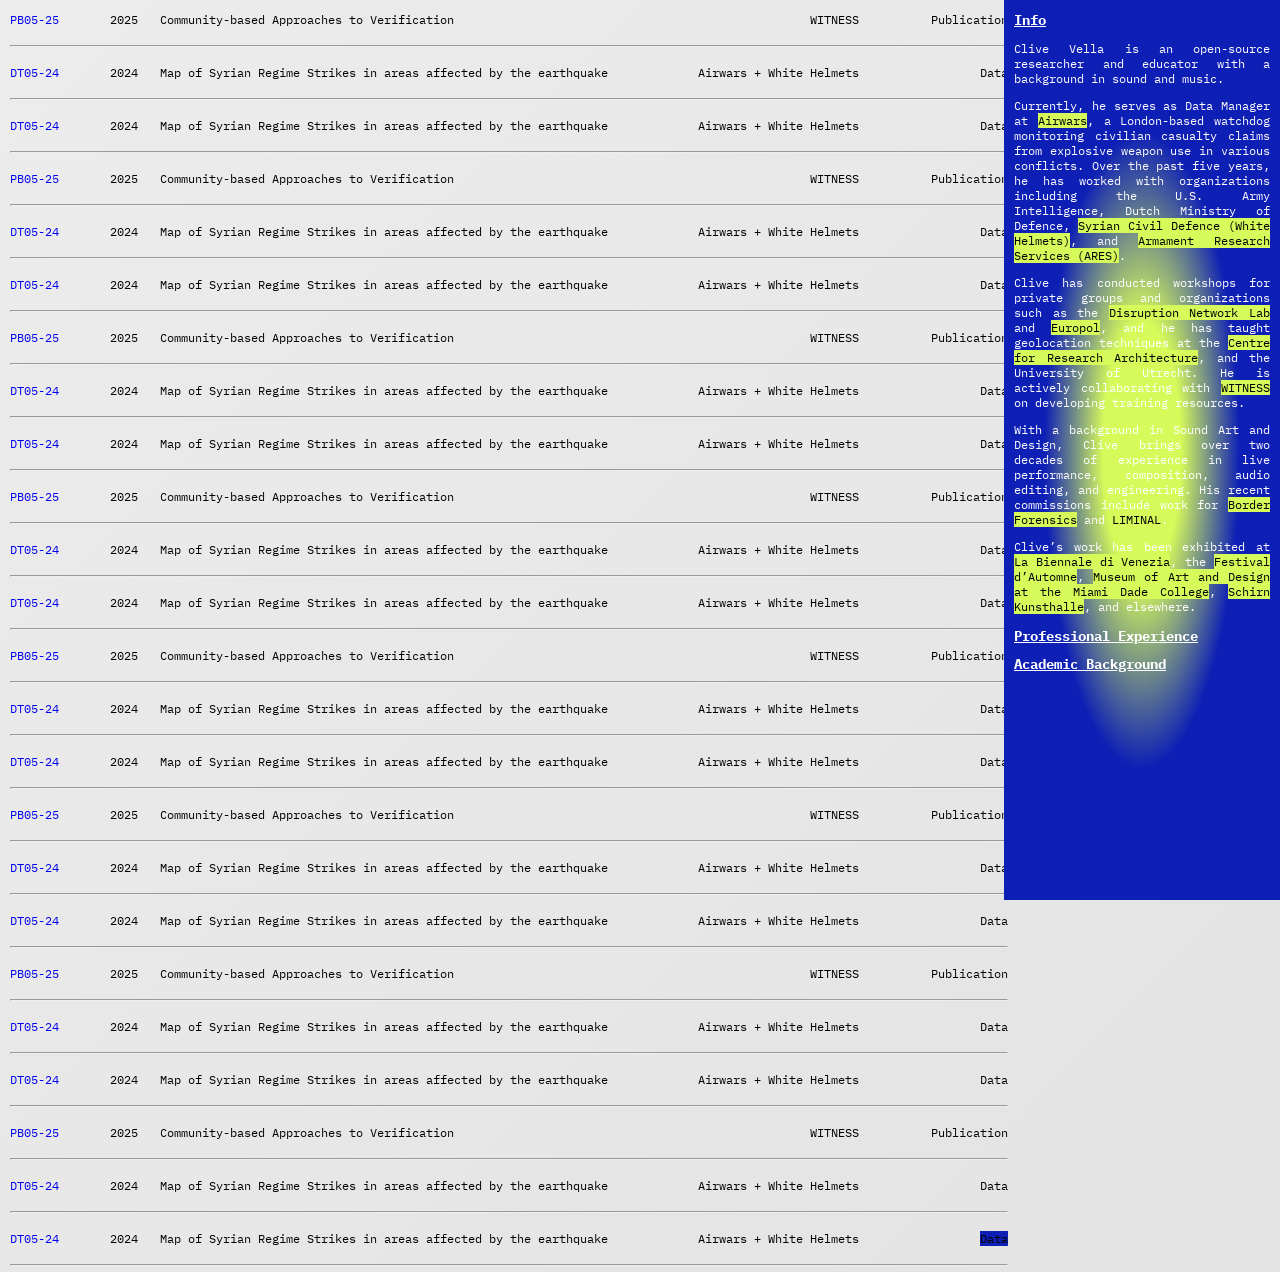
==== index.html @ 701f14ec "added fundamental sections and color palette, data is repeating since its just for the template, lay" ====
<!DOCTYPE html>
<html lang="en">

<head>
    <meta charset="UTF-8">
    <meta name="viewport" content="width=device-width, initial-scale=1.0">
    <link rel="preconnect" href="https://fonts.googleapis.com">
    <link rel="preconnect" href="https://fonts.gstatic.com" crossorigin>
    <link
        href="https://fonts.googleapis.com/css2?family=IBM+Plex+Mono:ital,wght@0,100;0,200;0,300;0,400;0,500;0,600;0,700;1,100;1,200;1,300;1,400;1,500;1,600;1,700&display=swap"
        rel="stylesheet">
    <link rel="stylesheet" href="styles.css">
    <title>clivevella.xyz</title>
</head>

<body>
    <div id="xp_table">
        <div id="xp_line">
            <div class="code">
                <a href="https://library.witness.org/product/community-based-approaches-to-verification/">
                    <p>PB05-25</p>
                </a>
            </div>
            <div class="year">
                <p>2025</p>
            </div>
            <div class="name">
                <p>Community-based Approaches to Verification</p>
            </div>
            <div class="org">
                <p>WITNESS</p>
            </div>
            <div class="category publication">
                <p>Publication</p>
            </div>
        </div>
        <hr>
        <div id="xp_line">
            <div class="code">
                <a href="https://airwars.org/news/new-airwars-and-white-helmets-project-launched/">
                    <p>DT05-24</p>
                </a>
            </div>
            <div class="year">
                <p>2024</p>
            </div>
            <div class="name">
                <p>Map of Syrian Regime Strikes in areas affected by the earthquake</p>
            </div>
            <div class="org">
                <p>Airwars + White Helmets</p>
            </div>
            <div class="category audio">
                <p>Data</p>
            </div>
        </div>
        <hr>
        <div id="xp_line">
            <div class="code">
                <a href="https://airwars.org/news/new-airwars-and-white-helmets-project-launched/">
                    <p>DT05-24</p>
                </a>
            </div>
            <div class="year">
                <p>2024</p>
            </div>
            <div class="name">
                <p>Map of Syrian Regime Strikes in areas affected by the earthquake</p>
            </div>
            <div class="org">
                <p>Airwars + White Helmets</p>
            </div>
            <div class="category audio">
                <p>Data</p>
            </div>
        </div>
        <hr>
        <div id="xp_line">
            <div class="code">
                <a href="https://library.witness.org/product/community-based-approaches-to-verification/">
                    <p>PB05-25</p>
                </a>
            </div>
            <div class="year">
                <p>2025</p>
            </div>
            <div class="name">
                <p>Community-based Approaches to Verification</p>
            </div>
            <div class="org">
                <p>WITNESS</p>
            </div>
            <div class="category publication">
                <p>Publication</p>
            </div>
        </div>
        <hr>
        <div id="xp_line">
            <div class="code">
                <a href="https://airwars.org/news/new-airwars-and-white-helmets-project-launched/">
                    <p>DT05-24</p>
                </a>
            </div>
            <div class="year">
                <p>2024</p>
            </div>
            <div class="name">
                <p>Map of Syrian Regime Strikes in areas affected by the earthquake</p>
            </div>
            <div class="org">
                <p>Airwars + White Helmets</p>
            </div>
            <div class="category audio">
                <p>Data</p>
            </div>
        </div>
        <hr>
        <div id="xp_line">
            <div class="code">
                <a href="https://airwars.org/news/new-airwars-and-white-helmets-project-launched/">
                    <p>DT05-24</p>
                </a>
            </div>
            <div class="year">
                <p>2024</p>
            </div>
            <div class="name">
                <p>Map of Syrian Regime Strikes in areas affected by the earthquake</p>
            </div>
            <div class="org">
                <p>Airwars + White Helmets</p>
            </div>
            <div class="category audio">
                <p>Data</p>
            </div>
        </div>
        <hr>
        <div id="xp_line">
            <div class="code">
                <a href="https://library.witness.org/product/community-based-approaches-to-verification/">
                    <p>PB05-25</p>
                </a>
            </div>
            <div class="year">
                <p>2025</p>
            </div>
            <div class="name">
                <p>Community-based Approaches to Verification</p>
            </div>
            <div class="org">
                <p>WITNESS</p>
            </div>
            <div class="category publication">
                <p>Publication</p>
            </div>
        </div>
        <hr>
        <div id="xp_line">
            <div class="code">
                <a href="https://airwars.org/news/new-airwars-and-white-helmets-project-launched/">
                    <p>DT05-24</p>
                </a>
            </div>
            <div class="year">
                <p>2024</p>
            </div>
            <div class="name">
                <p>Map of Syrian Regime Strikes in areas affected by the earthquake</p>
            </div>
            <div class="org">
                <p>Airwars + White Helmets</p>
            </div>
            <div class="category audio">
                <p>Data</p>
            </div>
        </div>
        <hr>
        <div id="xp_line">
            <div class="code">
                <a href="https://airwars.org/news/new-airwars-and-white-helmets-project-launched/">
                    <p>DT05-24</p>
                </a>
            </div>
            <div class="year">
                <p>2024</p>
            </div>
            <div class="name">
                <p>Map of Syrian Regime Strikes in areas affected by the earthquake</p>
            </div>
            <div class="org">
                <p>Airwars + White Helmets</p>
            </div>
            <div class="category audio">
                <p>Data</p>
            </div>
        </div>
        <hr>
        <div id="xp_line">
            <div class="code">
                <a href="https://library.witness.org/product/community-based-approaches-to-verification/">
                    <p>PB05-25</p>
                </a>
            </div>
            <div class="year">
                <p>2025</p>
            </div>
            <div class="name">
                <p>Community-based Approaches to Verification</p>
            </div>
            <div class="org">
                <p>WITNESS</p>
            </div>
            <div class="category publication">
                <p>Publication</p>
            </div>
        </div>
        <hr>
        <div id="xp_line">
            <div class="code">
                <a href="https://airwars.org/news/new-airwars-and-white-helmets-project-launched/">
                    <p>DT05-24</p>
                </a>
            </div>
            <div class="year">
                <p>2024</p>
            </div>
            <div class="name">
                <p>Map of Syrian Regime Strikes in areas affected by the earthquake</p>
            </div>
            <div class="org">
                <p>Airwars + White Helmets</p>
            </div>
            <div class="category audio">
                <p>Data</p>
            </div>
        </div>
        <hr>
        <div id="xp_line">
            <div class="code">
                <a href="https://airwars.org/news/new-airwars-and-white-helmets-project-launched/">
                    <p>DT05-24</p>
                </a>
            </div>
            <div class="year">
                <p>2024</p>
            </div>
            <div class="name">
                <p>Map of Syrian Regime Strikes in areas affected by the earthquake</p>
            </div>
            <div class="org">
                <p>Airwars + White Helmets</p>
            </div>
            <div class="category audio">
                <p>Data</p>
            </div>
        </div>
        <hr>
        <div id="xp_line">
            <div class="code">
                <a href="https://library.witness.org/product/community-based-approaches-to-verification/">
                    <p>PB05-25</p>
                </a>
            </div>
            <div class="year">
                <p>2025</p>
            </div>
            <div class="name">
                <p>Community-based Approaches to Verification</p>
            </div>
            <div class="org">
                <p>WITNESS</p>
            </div>
            <div class="category publication">
                <p>Publication</p>
            </div>
        </div>
        <hr>
        <div id="xp_line">
            <div class="code">
                <a href="https://airwars.org/news/new-airwars-and-white-helmets-project-launched/">
                    <p>DT05-24</p>
                </a>
            </div>
            <div class="year">
                <p>2024</p>
            </div>
            <div class="name">
                <p>Map of Syrian Regime Strikes in areas affected by the earthquake</p>
            </div>
            <div class="org">
                <p>Airwars + White Helmets</p>
            </div>
            <div class="category audio">
                <p>Data</p>
            </div>
        </div>
        <hr>
        <div id="xp_line">
            <div class="code">
                <a href="https://airwars.org/news/new-airwars-and-white-helmets-project-launched/">
                    <p>DT05-24</p>
                </a>
            </div>
            <div class="year">
                <p>2024</p>
            </div>
            <div class="name">
                <p>Map of Syrian Regime Strikes in areas affected by the earthquake</p>
            </div>
            <div class="org">
                <p>Airwars + White Helmets</p>
            </div>
            <div class="category audio">
                <p>Data</p>
            </div>
        </div>
        <hr>
        <div id="xp_line">
            <div class="code">
                <a href="https://library.witness.org/product/community-based-approaches-to-verification/">
                    <p>PB05-25</p>
                </a>
            </div>
            <div class="year">
                <p>2025</p>
            </div>
            <div class="name">
                <p>Community-based Approaches to Verification</p>
            </div>
            <div class="org">
                <p>WITNESS</p>
            </div>
            <div class="category publication">
                <p>Publication</p>
            </div>
        </div>
        <hr>
        <div id="xp_line">
            <div class="code">
                <a href="https://airwars.org/news/new-airwars-and-white-helmets-project-launched/">
                    <p>DT05-24</p>
                </a>
            </div>
            <div class="year">
                <p>2024</p>
            </div>
            <div class="name">
                <p>Map of Syrian Regime Strikes in areas affected by the earthquake</p>
            </div>
            <div class="org">
                <p>Airwars + White Helmets</p>
            </div>
            <div class="category audio">
                <p>Data</p>
            </div>
        </div>
        <hr>
        <div id="xp_line">
            <div class="code">
                <a href="https://airwars.org/news/new-airwars-and-white-helmets-project-launched/">
                    <p>DT05-24</p>
                </a>
            </div>
            <div class="year">
                <p>2024</p>
            </div>
            <div class="name">
                <p>Map of Syrian Regime Strikes in areas affected by the earthquake</p>
            </div>
            <div class="org">
                <p>Airwars + White Helmets</p>
            </div>
            <div class="category audio">
                <p>Data</p>
            </div>
        </div>
        <hr>
        <div id="xp_line">
            <div class="code">
                <a href="https://library.witness.org/product/community-based-approaches-to-verification/">
                    <p>PB05-25</p>
                </a>
            </div>
            <div class="year">
                <p>2025</p>
            </div>
            <div class="name">
                <p>Community-based Approaches to Verification</p>
            </div>
            <div class="org">
                <p>WITNESS</p>
            </div>
            <div class="category publication">
                <p>Publication</p>
            </div>
        </div>
        <hr>
        <div id="xp_line">
            <div class="code">
                <a href="https://airwars.org/news/new-airwars-and-white-helmets-project-launched/">
                    <p>DT05-24</p>
                </a>
            </div>
            <div class="year">
                <p>2024</p>
            </div>
            <div class="name">
                <p>Map of Syrian Regime Strikes in areas affected by the earthquake</p>
            </div>
            <div class="org">
                <p>Airwars + White Helmets</p>
            </div>
            <div class="category audio">
                <p>Data</p>
            </div>
        </div>
        <hr>
        <div id="xp_line">
            <div class="code">
                <a href="https://airwars.org/news/new-airwars-and-white-helmets-project-launched/">
                    <p>DT05-24</p>
                </a>
            </div>
            <div class="year">
                <p>2024</p>
            </div>
            <div class="name">
                <p>Map of Syrian Regime Strikes in areas affected by the earthquake</p>
            </div>
            <div class="org">
                <p>Airwars + White Helmets</p>
            </div>
            <div class="category audio">
                <p>Data</p>
            </div>
        </div>
        <hr>
        <div id="xp_line">
            <div class="code">
                <a href="https://library.witness.org/product/community-based-approaches-to-verification/">
                    <p>PB05-25</p>
                </a>
            </div>
            <div class="year">
                <p>2025</p>
            </div>
            <div class="name">
                <p>Community-based Approaches to Verification</p>
            </div>
            <div class="org">
                <p>WITNESS</p>
            </div>
            <div class="category publication">
                <p>Publication</p>
            </div>
        </div>
        <hr>
        <div id="xp_line">
            <div class="code">
                <a href="https://airwars.org/news/new-airwars-and-white-helmets-project-launched/">
                    <p>DT05-24</p>
                </a>
            </div>
            <div class="year">
                <p>2024</p>
            </div>
            <div class="name">
                <p>Map of Syrian Regime Strikes in areas affected by the earthquake</p>
            </div>
            <div class="org">
                <p>Airwars + White Helmets</p>
            </div>
            <div class="category audio">
                <p>Data</p>
            </div>
        </div>
        <hr>
        <div id="xp_line">
            <div class="code">
                <a href="https://airwars.org/news/new-airwars-and-white-helmets-project-launched/">
                    <p>DT05-24</p>
                </a>
            </div>
            <div class="year">
                <p>2024</p>
            </div>
            <div class="name">
                <p>Map of Syrian Regime Strikes in areas affected by the earthquake</p>
            </div>
            <div class="org">
                <p>Airwars + White Helmets</p>
            </div>
            <div class="category audio">
                <p><mark>Data</mark></p>
            </div>
        </div>
        <hr>
    </div>
    </div>
    <div id="info_table">
        <h1>Info</h1>
        <p>Clive Vella is an open-source researcher and educator with a background in sound and music.</p>

        <p>Currently, he serves as Data Manager at <a href="https://airwars.org" target="_blank"
                rel="noreferrer noopener">Airwars</a>, a London-based watchdog monitoring civilian casualty
            claims from explosive weapon use in various conflicts. Over the past five years, he has worked with
            organizations including the U.S. Army Intelligence, Dutch Ministry of Defence, <a
                href="https://whitehelmets.org" target="_blank" rel="noreferrer noopener">Syrian Civil Defence (White
                Helmets)</a>, and <a href="https://armamentresearch.com" target="_blank"
                rel="noreferrer noopener">Armament Research Services (ARES)</a>.</p>

        <p>Clive has conducted workshops for private groups and organizations such as the <a
                href="https://www.disruptionlab.org/" target="_blank" rel="noreferrer noopener">Disruption Network
                Lab</a> and
            <a href="https://www.europol.europa.eu/" target="_blank" rel="noreferrer noopener">Europol</a>,
            and he has taught geolocation techniques at the <a href="https://research-architecture.org/" target="_blank"
                rel="noreferrer noopener">Centre for Research Architecture</a>, and the University of
            Utrecht.
            He is actively collaborating with <a href="https://www.witness.org/" target="_blank"
                rel="noreferrer noopener">WITNESS</a> on developing training resources.
        </p>

        <p>With a background in Sound Art and Design, Clive brings over two decades of experience in live performance,
            composition, audio editing, and engineering. His recent commissions include work for <a
                href="https://www.borderforensics.org/" target="_blank" rel="noreferrer noopener">Border Forensics</a>
            and
            <a href="https://liminal-lab.org/" target="_blank" rel="noreferrer noopener">LIMINAL</a>.
        </p>

        <p>Clive’s work has been exhibited at <a
                href="https://www.labiennale.org/en/art/2024/nucleo-contemporaneo/disobedience-archive" target="_blank"
                rel="noreferrer noopener">La Biennale di Venezia</a>, the <a
                href="https://www.festival-automne.com/fr/edition-2024/liminal-forensic-oceanography-border-forensics-from-sea-to-sky"
                target="_blank" rel="noreferrer noopener">Festival d’Automne</a>, <a
                href="https://forensic-architecture.org/programme/exhibitions/forensic-architecture-true-to-scale"
                target="_blank" rel="noreferrer noopener">Museum of Art and Design
                at
                the Miami Dade College</a>, <a href="https://www.schirn.de/en/exhibitions/2020/we_never_sleep/"
                target="_blank" rel="noreferrer noopener">Schirn Kunsthalle</a>, and elsewhere. </p>

        <h1>Professional Experience</h1>
        <h1>Academic Background</h1>
    </div>
</body>

</html>
---- styles.css ----
body {
    font-family: "IBM Plex Mono";
    font-size: 0.75rem;

    background-image: linear-gradient(to bottom right, #ececec, #e3e3e3);

    padding: 0;
    margin: 0;

    min-height: 100vh;
    display: flex;
}

a {
    text-decoration: none;
}

a:visited {
    color: black;
}

h1 {
    color: white;
    text-decoration: underline;
    font-size: 0.9rem;

}

/* GROUPINGS */

#xp_table,
#info_table {
    padding-right: 10px;
    padding-left: 10px;
}

/* XP TABLE BROAD */

#xp_table {
    width: 78%;
}

#xp_table #xp_line {
    display: flex;
    justify-content: left;
}

/* CATEGORIES */

#xp_table #xp_line .code {
    width: 10%;
    /* background-color: wheat; */
}

#xp_table #xp_line .year {
    text-align: left;
    width: 5%;
    /* background-color: tomato; */
}

#xp_table #xp_line .name {
    text-align: left;
    width: 50%;
    /* background-color: blueviolet; */
}

#xp_table #xp_line .org {
    text-align: right;
    width: 20%;
    /* background-color: aquamarine; */
}

#xp_table #xp_line .category {
    width: 15%;
    text-align: end;
    /* background-color: brown; */
}

/* XP TABLE SUB CATEGORIES */

.audio mark {
    background-color: #0e1fb5;
}

/* INFO TABLE */

#info_table {
    position: fixed;
    right: 0;
    background-color: #0e1fb5;
    background-image: radial-gradient(#d6fa5a 20%, #0e1fb5, #0e1fb5 80%);
    /* background-image: radial-gradient(closest-corner at 20% 80%, #d6fa5a, #0e1fb5, #0e1fb5); */
    width: 20%;
    height: 100vh;

}

#info_table p {
    color: white;
    text-align: justify;
}

#info_table a {
    color: black;
    background-color: #d6fa5a;
}
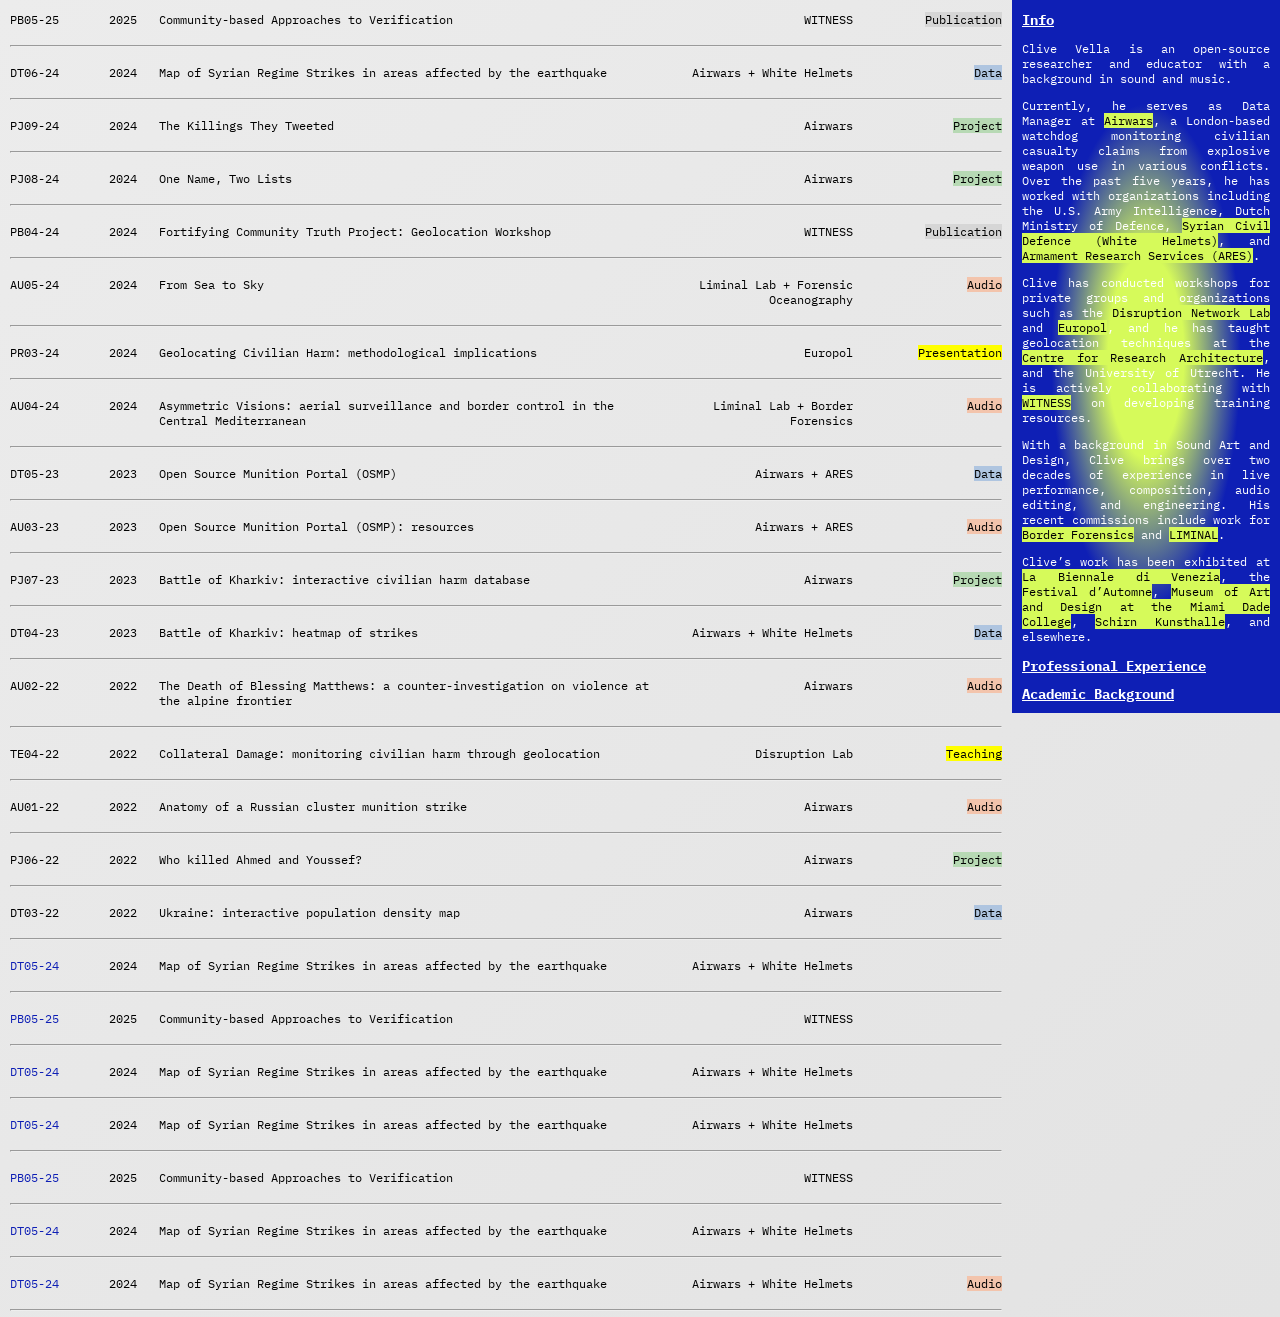
==== commit 2126fe80: "sat fun times adding in the main list of xp, removed the fixed side bar for now. using <mark> to hig" ====
--- a/index.html
+++ b/index.html
@@ -17,7 +17,378 @@
     <div id="xp_table">
         <div id="xp_line">
             <div class="code">
-                <a href="https://library.witness.org/product/community-based-approaches-to-verification/">
+                <a href="https://library.witness.org/product/community-based-approaches-to-verification/"
+                    target="_blank" rel="noreferrer noopener">
+                    <p><mark>PB05-25</mark></p>
+                </a>
+            </div>
+            <div class="year">
+                <p>2025</p>
+            </div>
+            <div class="name">
+                <p>Community-based Approaches to Verification</p>
+            </div>
+            <div class="org">
+                <p>WITNESS</p>
+            </div>
+            <div class="category publication">
+                <p><mark>Publication</mark></p>
+            </div>
+        </div>
+        <hr>
+        <div id="xp_line">
+            <div class="code">
+                <a href="https://airwars.org/news/new-airwars-and-white-helmets-project-launched/" target="_blank"
+                    rel="noreferrer noopener">
+                    <p><mark>DT06-24</mark></p>
+                </a>
+            </div>
+            <div class="year">
+                <p>2024</p>
+            </div>
+            <div class="name">
+                <p>Map of Syrian Regime Strikes in areas affected by the earthquake</p>
+            </div>
+            <div class="org">
+                <p>Airwars + White Helmets</p>
+            </div>
+            <div class="category data">
+                <p><mark>Data</mark></p>
+            </div>
+        </div>
+        <hr>
+        <div id="xp_line">
+            <div class="code">
+                <a href="https://www.youtube.com/watch?v=esvn44GEoAk" target="_blank" rel="noreferrer noopener">
+                    <p><mark>PJ09-24</mark></p>
+                </a>
+            </div>
+            <div class="year">
+                <p>2024</p>
+            </div>
+            <div class="name">
+                <p>The Killings They Tweeted</p>
+            </div>
+            <div class="org">
+                <p>Airwars</p>
+            </div>
+            <div class="category project">
+                <p><mark>Project</mark></p>
+            </div>
+        </div>
+        <hr>
+        <div id="xp_line">
+            <div class="code">
+                <a href="https://gaza-civilians.airwars.org/" target="_blank" rel="noreferrer noopener">
+                    <p><mark>PJ08-24</mark></p>
+                </a>
+            </div>
+            <div class="year">
+                <p>2024</p>
+            </div>
+            <div class="name">
+                <p>One Name, Two Lists</p>
+            </div>
+            <div class="org">
+                <p>Airwars</p>
+            </div>
+            <div class="category project">
+                <p><mark>Project</mark></p>
+            </div>
+        </div>
+        <hr>
+        <div id="xp_line">
+            <div class="code">
+                <!-- <a href="https://airwars.org/news/new-airwars-and-white-helmets-project-launched/"> -->
+                <p>PB04-24</p>
+                <!-- </a> -->
+            </div>
+            <div class="year">
+                <p>2024</p>
+            </div>
+            <div class="name">
+                <p>Fortifying Community Truth Project: Geolocation Workshop</p>
+            </div>
+            <div class="org">
+                <p>WITNESS</p>
+            </div>
+            <div class="category publication">
+                <p><mark>Publication</mark></p>
+            </div>
+        </div>
+        <hr>
+        <div id="xp_line">
+            <div class="code">
+                <a href="https://liminal-lab.org/work/from-sea-to-sky" target="_blank" rel="noreferrer noopener">
+                    <p><mark>AU05-24</mark></p>
+                </a>
+            </div>
+            <div class="year">
+                <p>2024</p>
+            </div>
+            <div class="name">
+                <p>From Sea to Sky</p>
+            </div>
+            <div class="org">
+                <p>Liminal Lab + Forensic Oceanography</p>
+            </div>
+            <div class="category audio">
+                <p><mark>Audio</mark></p>
+            </div>
+        </div>
+        <hr>
+        <div id="xp_line">
+            <div class="code">
+                <!-- <a href="https://library.witness.org/product/community-based-approaches-to-verification/"target="_blank" rel="noreferrer noopener" > -->
+                <p>PR03-24</p>
+                <!-- </a> -->
+            </div>
+            <div class="year">
+                <p>2024</p>
+            </div>
+            <div class="name">
+                <p>Geolocating Civilian Harm: methodological implications</p>
+            </div>
+            <div class="org">
+                <p>Europol</p>
+            </div>
+            <div class="category presentation">
+                <p><mark>Presentation</mark></p>
+            </div>
+        </div>
+        <hr>
+        <div id="xp_line">
+            <div class="code">
+                <a href="https://liminal-lab.org/work/asymmetric-visions" target="_blank" rel="noreferrer noopener">
+                    <p><mark>AU04-24</mark></p>
+                </a>
+            </div>
+            <div class="year">
+                <p>2024</p>
+            </div>
+            <div class="name">
+                <p>Asymmetric Visions: aerial surveillance and border control in the Central Mediterranean</p>
+            </div>
+            <div class="org">
+                <p>Liminal Lab + Border Forensics</p>
+            </div>
+            <div class="category audio">
+                <p><mark>Audio</mark></p>
+            </div>
+        </div>
+        <hr>
+        <div id="xp_line">
+            <div class="code">
+                <a href="https://osmp.airwars.org/" target="_blank" rel="noreferrer noopener">
+                    <p><mark>DT05-23</mark></p>
+                </a>
+            </div>
+            <div class="year">
+                <p>2023</p>
+            </div>
+            <div class="name">
+                <p>Open Source Munition Portal (OSMP)</p>
+            </div>
+            <div class="org">
+                <p>Airwars + ARES</p>
+            </div>
+            <div class="category data">
+                <p><mark>Data</mark></p>
+            </div>
+        </div>
+        <hr>
+        <div id="xp_line">
+            <div class="code">
+                <a href="https://osmp.airwars.org/resources/" target="_blank" rel="noreferrer noopener">
+                    <p><mark>AU03-23</mark></p>
+                </a>
+            </div>
+            <div class="year">
+                <p>2023</p>
+            </div>
+            <div class="name">
+                <p>Open Source Munition Portal (OSMP): resources</p>
+            </div>
+            <div class="org">
+                <p>Airwars + ARES</p>
+            </div>
+            <div class="category audio">
+                <p><mark>Audio</mark></p>
+            </div>
+        </div>
+        <hr>
+        <div id="xp_line">
+            <div class="code">
+                <a href="https://airwars.org/news/battle-of-kharkiv-interactive-civilian-harm-database-launched/"
+                    target="_blank" rel="noreferrer noopener">
+                    <p><mark>PJ07-23</mark></p>
+                </a>
+            </div>
+            <div class="year">
+                <p>2023</p>
+            </div>
+            <div class="name">
+                <p>Battle of Kharkiv: interactive civilian harm database</p>
+            </div>
+            <div class="org">
+                <p>Airwars</p>
+            </div>
+            <div class="category project">
+                <p><mark>Project</mark></p>
+            </div>
+        </div>
+        <hr>
+        <div id="xp_line">
+            <div class="code">
+                <a href="https://airwars.org/news/new-airwars-and-white-helmets-project-launched/" target="_blank"
+                    rel="noreferrer noopener">
+                    <p><mark>DT04-23</mark></p>
+                </a>
+            </div>
+            <div class="year">
+                <p>2023</p>
+            </div>
+            <div class="name">
+                <p>Battle of Kharkiv: heatmap of strikes</p>
+            </div>
+            <div class="org">
+                <p>Airwars + White Helmets</p>
+            </div>
+            <div class="category data">
+                <p><mark>Data</mark></p>
+            </div>
+        </div>
+        <hr>
+        <div id="xp_line">
+            <div class="code">
+                <a href="https://www.borderforensics.org/investigations/blessing/" target="_blank"
+                    rel="noreferrer noopener">
+                    <p><mark>AU02-22</mark></p>
+                </a>
+            </div>
+            <div class="year">
+                <p>2022</p>
+            </div>
+            <div class="name">
+                <p>The Death of Blessing Matthews: a counter-investigation on violence at the alpine frontier</p>
+            </div>
+            <div class="org">
+                <p>Airwars</p>
+            </div>
+            <div class="category audio">
+                <p><mark>Audio</mark></p>
+            </div>
+        </div>
+        <hr>
+        <div id="xp_line">
+            <div class="code">
+                <a href="https://www.disruptionlab.org/the-kill-cloud" target="_blank"
+                    rel="noreferrer noopener">
+                    <p><mark>TE04-22</mark></p>
+                </a>
+            </div>
+            <div class="year">
+                <p>2022</p>
+            </div>
+            <div class="name">
+                <p>Collateral Damage: monitoring civilian harm through geolocation</p>
+            </div>
+            <div class="org">
+                <p>Disruption Lab</p>
+            </div>
+            <div class="category teaching">
+                <p><mark>Teaching</mark></p>
+            </div>
+        </div>
+        <hr>
+        <div id="xp_line">
+            <div class="code">
+                <a href="https://airwars.org/investigations/anatomy-of-a-russian-cluster-munition-strike-explainer/" target="_blank"
+                    rel="noreferrer noopener">
+                    <p><mark>AU01-22</mark></p>
+                </a>
+            </div>
+            <div class="year">
+                <p>2022</p>
+            </div>
+            <div class="name">
+                <p>Anatomy of a Russian cluster munition strike</p>
+            </div>
+            <div class="org">
+                <p>Airwars</p>
+            </div>
+            <div class="category audio">
+                <p><mark>Audio</mark></p>
+            </div>
+        </div>
+        <hr>
+        <div id="xp_line">
+            <div class="code">
+                <a href="https://airwars.org/investigations/who-killed-ahmed-and-youssef/"
+                    target="_blank" rel="noreferrer noopener">
+                    <p><mark>PJ06-22</mark></p>
+                </a>
+            </div>
+            <div class="year">
+                <p>2022</p>
+            </div>
+            <div class="name">
+                <p>Who killed Ahmed and Youssef?</p>
+            </div>
+            <div class="org">
+                <p>Airwars</p>
+            </div>
+            <div class="category project">
+                <p><mark>Project</mark></p>
+            </div>
+        </div>
+        <hr>
+        <div id="xp_line">
+            <div class="code">
+                <a href="https://airwars.org/wp-content/themes/airwars-new/projects/ukraine-map/" target="_blank"
+                    rel="noreferrer noopener">
+                    <p><mark>DT03-22</mark></p>
+                </a>
+            </div>
+            <div class="year">
+                <p>2022</p>
+            </div>
+            <div class="name">
+                <p>Ukraine: interactive population density map</p>
+            </div>
+            <div class="org">
+                <p>Airwars</p>
+            </div>
+            <div class="category data">
+                <p><mark>Data</mark></p>
+            </div>
+        </div>
+        <hr>
+        <div id="xp_line">
+            <div class="code">
+                <a href="https://airwars.org/news/new-airwars-and-white-helmets-project-launched/" target="_blank"
+                    rel="noreferrer noopener">
+                    <p>DT05-24</p>
+                </a>
+            </div>
+            <div class="year">
+                <p>2024</p>
+            </div>
+            <div class="name">
+                <p>Map of Syrian Regime Strikes in areas affected by the earthquake</p>
+            </div>
+            <div class="org">
+                <p>Airwars + White Helmets</p>
+            </div>
+            <div class="category audio">
+                <p><mark></mark></p>
+            </div>
+        </div>
+        <hr>
+        <div id="xp_line">
+            <div class="code">
+                <a href="https://library.witness.org/product/community-based-approaches-to-verification/"
+                    target="_blank" rel="noreferrer noopener">
                     <p>PB05-25</p>
                 </a>
             </div>
@@ -31,13 +402,14 @@
                 <p>WITNESS</p>
             </div>
             <div class="category publication">
-                <p>Publication</p>
-            </div>
-        </div>
-        <hr>
-        <div id="xp_line">
-            <div class="code">
-                <a href="https://airwars.org/news/new-airwars-and-white-helmets-project-launched/">
+                <p><mark></mark></p>
+            </div>
+        </div>
+        <hr>
+        <div id="xp_line">
+            <div class="code">
+                <a href="https://airwars.org/news/new-airwars-and-white-helmets-project-launched/" target="_blank"
+                    rel="noreferrer noopener">
                     <p>DT05-24</p>
                 </a>
             </div>
@@ -51,13 +423,14 @@
                 <p>Airwars + White Helmets</p>
             </div>
             <div class="category audio">
-                <p>Data</p>
-            </div>
-        </div>
-        <hr>
-        <div id="xp_line">
-            <div class="code">
-                <a href="https://airwars.org/news/new-airwars-and-white-helmets-project-launched/">
+                <p><mark></mark></p>
+            </div>
+        </div>
+        <hr>
+        <div id="xp_line">
+            <div class="code">
+                <a href="https://airwars.org/news/new-airwars-and-white-helmets-project-launched/" target="_blank"
+                    rel="noreferrer noopener">
                     <p>DT05-24</p>
                 </a>
             </div>
@@ -71,13 +444,14 @@
                 <p>Airwars + White Helmets</p>
             </div>
             <div class="category audio">
-                <p>Data</p>
-            </div>
-        </div>
-        <hr>
-        <div id="xp_line">
-            <div class="code">
-                <a href="https://library.witness.org/product/community-based-approaches-to-verification/">
+                <p><mark></mark></p>
+            </div>
+        </div>
+        <hr>
+        <div id="xp_line">
+            <div class="code">
+                <a href="https://library.witness.org/product/community-based-approaches-to-verification/"
+                    target="_blank" rel="noreferrer noopener">
                     <p>PB05-25</p>
                 </a>
             </div>
@@ -91,13 +465,14 @@
                 <p>WITNESS</p>
             </div>
             <div class="category publication">
-                <p>Publication</p>
-            </div>
-        </div>
-        <hr>
-        <div id="xp_line">
-            <div class="code">
-                <a href="https://airwars.org/news/new-airwars-and-white-helmets-project-launched/">
+                <p><mark></mark></p>
+            </div>
+        </div>
+        <hr>
+        <div id="xp_line">
+            <div class="code">
+                <a href="https://airwars.org/news/new-airwars-and-white-helmets-project-launched/" target="_blank"
+                    rel="noreferrer noopener">
                     <p>DT05-24</p>
                 </a>
             </div>
@@ -111,13 +486,14 @@
                 <p>Airwars + White Helmets</p>
             </div>
             <div class="category audio">
-                <p>Data</p>
-            </div>
-        </div>
-        <hr>
-        <div id="xp_line">
-            <div class="code">
-                <a href="https://airwars.org/news/new-airwars-and-white-helmets-project-launched/">
+                <p><mark></mark></p>
+            </div>
+        </div>
+        <hr>
+        <div id="xp_line">
+            <div class="code">
+                <a href="https://airwars.org/news/new-airwars-and-white-helmets-project-launched/" target="_blank"
+                    rel="noreferrer noopener">
                     <p>DT05-24</p>
                 </a>
             </div>
@@ -131,371 +507,10 @@
                 <p>Airwars + White Helmets</p>
             </div>
             <div class="category audio">
-                <p>Data</p>
-            </div>
-        </div>
-        <hr>
-        <div id="xp_line">
-            <div class="code">
-                <a href="https://library.witness.org/product/community-based-approaches-to-verification/">
-                    <p>PB05-25</p>
-                </a>
-            </div>
-            <div class="year">
-                <p>2025</p>
-            </div>
-            <div class="name">
-                <p>Community-based Approaches to Verification</p>
-            </div>
-            <div class="org">
-                <p>WITNESS</p>
-            </div>
-            <div class="category publication">
-                <p>Publication</p>
-            </div>
-        </div>
-        <hr>
-        <div id="xp_line">
-            <div class="code">
-                <a href="https://airwars.org/news/new-airwars-and-white-helmets-project-launched/">
-                    <p>DT05-24</p>
-                </a>
-            </div>
-            <div class="year">
-                <p>2024</p>
-            </div>
-            <div class="name">
-                <p>Map of Syrian Regime Strikes in areas affected by the earthquake</p>
-            </div>
-            <div class="org">
-                <p>Airwars + White Helmets</p>
-            </div>
-            <div class="category audio">
-                <p>Data</p>
-            </div>
-        </div>
-        <hr>
-        <div id="xp_line">
-            <div class="code">
-                <a href="https://airwars.org/news/new-airwars-and-white-helmets-project-launched/">
-                    <p>DT05-24</p>
-                </a>
-            </div>
-            <div class="year">
-                <p>2024</p>
-            </div>
-            <div class="name">
-                <p>Map of Syrian Regime Strikes in areas affected by the earthquake</p>
-            </div>
-            <div class="org">
-                <p>Airwars + White Helmets</p>
-            </div>
-            <div class="category audio">
-                <p>Data</p>
-            </div>
-        </div>
-        <hr>
-        <div id="xp_line">
-            <div class="code">
-                <a href="https://library.witness.org/product/community-based-approaches-to-verification/">
-                    <p>PB05-25</p>
-                </a>
-            </div>
-            <div class="year">
-                <p>2025</p>
-            </div>
-            <div class="name">
-                <p>Community-based Approaches to Verification</p>
-            </div>
-            <div class="org">
-                <p>WITNESS</p>
-            </div>
-            <div class="category publication">
-                <p>Publication</p>
-            </div>
-        </div>
-        <hr>
-        <div id="xp_line">
-            <div class="code">
-                <a href="https://airwars.org/news/new-airwars-and-white-helmets-project-launched/">
-                    <p>DT05-24</p>
-                </a>
-            </div>
-            <div class="year">
-                <p>2024</p>
-            </div>
-            <div class="name">
-                <p>Map of Syrian Regime Strikes in areas affected by the earthquake</p>
-            </div>
-            <div class="org">
-                <p>Airwars + White Helmets</p>
-            </div>
-            <div class="category audio">
-                <p>Data</p>
-            </div>
-        </div>
-        <hr>
-        <div id="xp_line">
-            <div class="code">
-                <a href="https://airwars.org/news/new-airwars-and-white-helmets-project-launched/">
-                    <p>DT05-24</p>
-                </a>
-            </div>
-            <div class="year">
-                <p>2024</p>
-            </div>
-            <div class="name">
-                <p>Map of Syrian Regime Strikes in areas affected by the earthquake</p>
-            </div>
-            <div class="org">
-                <p>Airwars + White Helmets</p>
-            </div>
-            <div class="category audio">
-                <p>Data</p>
-            </div>
-        </div>
-        <hr>
-        <div id="xp_line">
-            <div class="code">
-                <a href="https://library.witness.org/product/community-based-approaches-to-verification/">
-                    <p>PB05-25</p>
-                </a>
-            </div>
-            <div class="year">
-                <p>2025</p>
-            </div>
-            <div class="name">
-                <p>Community-based Approaches to Verification</p>
-            </div>
-            <div class="org">
-                <p>WITNESS</p>
-            </div>
-            <div class="category publication">
-                <p>Publication</p>
-            </div>
-        </div>
-        <hr>
-        <div id="xp_line">
-            <div class="code">
-                <a href="https://airwars.org/news/new-airwars-and-white-helmets-project-launched/">
-                    <p>DT05-24</p>
-                </a>
-            </div>
-            <div class="year">
-                <p>2024</p>
-            </div>
-            <div class="name">
-                <p>Map of Syrian Regime Strikes in areas affected by the earthquake</p>
-            </div>
-            <div class="org">
-                <p>Airwars + White Helmets</p>
-            </div>
-            <div class="category audio">
-                <p>Data</p>
-            </div>
-        </div>
-        <hr>
-        <div id="xp_line">
-            <div class="code">
-                <a href="https://airwars.org/news/new-airwars-and-white-helmets-project-launched/">
-                    <p>DT05-24</p>
-                </a>
-            </div>
-            <div class="year">
-                <p>2024</p>
-            </div>
-            <div class="name">
-                <p>Map of Syrian Regime Strikes in areas affected by the earthquake</p>
-            </div>
-            <div class="org">
-                <p>Airwars + White Helmets</p>
-            </div>
-            <div class="category audio">
-                <p>Data</p>
-            </div>
-        </div>
-        <hr>
-        <div id="xp_line">
-            <div class="code">
-                <a href="https://library.witness.org/product/community-based-approaches-to-verification/">
-                    <p>PB05-25</p>
-                </a>
-            </div>
-            <div class="year">
-                <p>2025</p>
-            </div>
-            <div class="name">
-                <p>Community-based Approaches to Verification</p>
-            </div>
-            <div class="org">
-                <p>WITNESS</p>
-            </div>
-            <div class="category publication">
-                <p>Publication</p>
-            </div>
-        </div>
-        <hr>
-        <div id="xp_line">
-            <div class="code">
-                <a href="https://airwars.org/news/new-airwars-and-white-helmets-project-launched/">
-                    <p>DT05-24</p>
-                </a>
-            </div>
-            <div class="year">
-                <p>2024</p>
-            </div>
-            <div class="name">
-                <p>Map of Syrian Regime Strikes in areas affected by the earthquake</p>
-            </div>
-            <div class="org">
-                <p>Airwars + White Helmets</p>
-            </div>
-            <div class="category audio">
-                <p>Data</p>
-            </div>
-        </div>
-        <hr>
-        <div id="xp_line">
-            <div class="code">
-                <a href="https://airwars.org/news/new-airwars-and-white-helmets-project-launched/">
-                    <p>DT05-24</p>
-                </a>
-            </div>
-            <div class="year">
-                <p>2024</p>
-            </div>
-            <div class="name">
-                <p>Map of Syrian Regime Strikes in areas affected by the earthquake</p>
-            </div>
-            <div class="org">
-                <p>Airwars + White Helmets</p>
-            </div>
-            <div class="category audio">
-                <p>Data</p>
-            </div>
-        </div>
-        <hr>
-        <div id="xp_line">
-            <div class="code">
-                <a href="https://library.witness.org/product/community-based-approaches-to-verification/">
-                    <p>PB05-25</p>
-                </a>
-            </div>
-            <div class="year">
-                <p>2025</p>
-            </div>
-            <div class="name">
-                <p>Community-based Approaches to Verification</p>
-            </div>
-            <div class="org">
-                <p>WITNESS</p>
-            </div>
-            <div class="category publication">
-                <p>Publication</p>
-            </div>
-        </div>
-        <hr>
-        <div id="xp_line">
-            <div class="code">
-                <a href="https://airwars.org/news/new-airwars-and-white-helmets-project-launched/">
-                    <p>DT05-24</p>
-                </a>
-            </div>
-            <div class="year">
-                <p>2024</p>
-            </div>
-            <div class="name">
-                <p>Map of Syrian Regime Strikes in areas affected by the earthquake</p>
-            </div>
-            <div class="org">
-                <p>Airwars + White Helmets</p>
-            </div>
-            <div class="category audio">
-                <p>Data</p>
-            </div>
-        </div>
-        <hr>
-        <div id="xp_line">
-            <div class="code">
-                <a href="https://airwars.org/news/new-airwars-and-white-helmets-project-launched/">
-                    <p>DT05-24</p>
-                </a>
-            </div>
-            <div class="year">
-                <p>2024</p>
-            </div>
-            <div class="name">
-                <p>Map of Syrian Regime Strikes in areas affected by the earthquake</p>
-            </div>
-            <div class="org">
-                <p>Airwars + White Helmets</p>
-            </div>
-            <div class="category audio">
-                <p>Data</p>
-            </div>
-        </div>
-        <hr>
-        <div id="xp_line">
-            <div class="code">
-                <a href="https://library.witness.org/product/community-based-approaches-to-verification/">
-                    <p>PB05-25</p>
-                </a>
-            </div>
-            <div class="year">
-                <p>2025</p>
-            </div>
-            <div class="name">
-                <p>Community-based Approaches to Verification</p>
-            </div>
-            <div class="org">
-                <p>WITNESS</p>
-            </div>
-            <div class="category publication">
-                <p>Publication</p>
-            </div>
-        </div>
-        <hr>
-        <div id="xp_line">
-            <div class="code">
-                <a href="https://airwars.org/news/new-airwars-and-white-helmets-project-launched/">
-                    <p>DT05-24</p>
-                </a>
-            </div>
-            <div class="year">
-                <p>2024</p>
-            </div>
-            <div class="name">
-                <p>Map of Syrian Regime Strikes in areas affected by the earthquake</p>
-            </div>
-            <div class="org">
-                <p>Airwars + White Helmets</p>
-            </div>
-            <div class="category audio">
-                <p>Data</p>
-            </div>
-        </div>
-        <hr>
-        <div id="xp_line">
-            <div class="code">
-                <a href="https://airwars.org/news/new-airwars-and-white-helmets-project-launched/">
-                    <p>DT05-24</p>
-                </a>
-            </div>
-            <div class="year">
-                <p>2024</p>
-            </div>
-            <div class="name">
-                <p>Map of Syrian Regime Strikes in areas affected by the earthquake</p>
-            </div>
-            <div class="org">
-                <p>Airwars + White Helmets</p>
-            </div>
-            <div class="category audio">
-                <p><mark>Data</mark></p>
-            </div>
-        </div>
-        <hr>
-    </div>
+                <p><mark>Audio</mark></p>
+            </div>
+        </div>
+        <hr>
     </div>
     <div id="info_table">
         <h1>Info</h1>
--- a/styles.css
+++ b/styles.css
@@ -1,3 +1,5 @@
+
+
 body {
     font-family: "IBM Plex Mono";
     font-size: 0.75rem;
@@ -13,11 +15,22 @@
 
 a {
     text-decoration: none;
+    color: #0e1fb5;
 }
 
 a:visited {
     color: black;
+    /* background-color: #d6fa5a50; */
+ } 
+
+.code mark {
+    background-color: transparent;
 }
+
+.code mark:hover {
+    background-color: #d6fa5a;
+}
+
 
 h1 {
     color: white;
@@ -37,13 +50,14 @@
 /* XP TABLE BROAD */
 
 #xp_table {
-    width: 78%;
+    width: 80%;
 }
 
 #xp_table #xp_line {
     display: flex;
     justify-content: left;
 }
+
 
 /* CATEGORIES */
 
@@ -79,19 +93,31 @@
 /* XP TABLE SUB CATEGORIES */
 
 .audio mark {
-    background-color: #0e1fb5;
+    background-color: #f3c4ac;
+}
+
+.data mark {
+    background-color: #afc5e0;
+}
+
+.publication mark {
+    background-color: #d6d6d6;
+}
+
+.project mark {
+    background-color: #b7d9b4;
 }
 
 /* INFO TABLE */
 
 #info_table {
-    position: fixed;
-    right: 0;
+    /* position: fixed;
+    right: 0; */
     background-color: #0e1fb5;
     background-image: radial-gradient(#d6fa5a 20%, #0e1fb5, #0e1fb5 80%);
     /* background-image: radial-gradient(closest-corner at 20% 80%, #d6fa5a, #0e1fb5, #0e1fb5); */
     width: 20%;
-    height: 100vh;
+    height: 100%;
 
 }
 
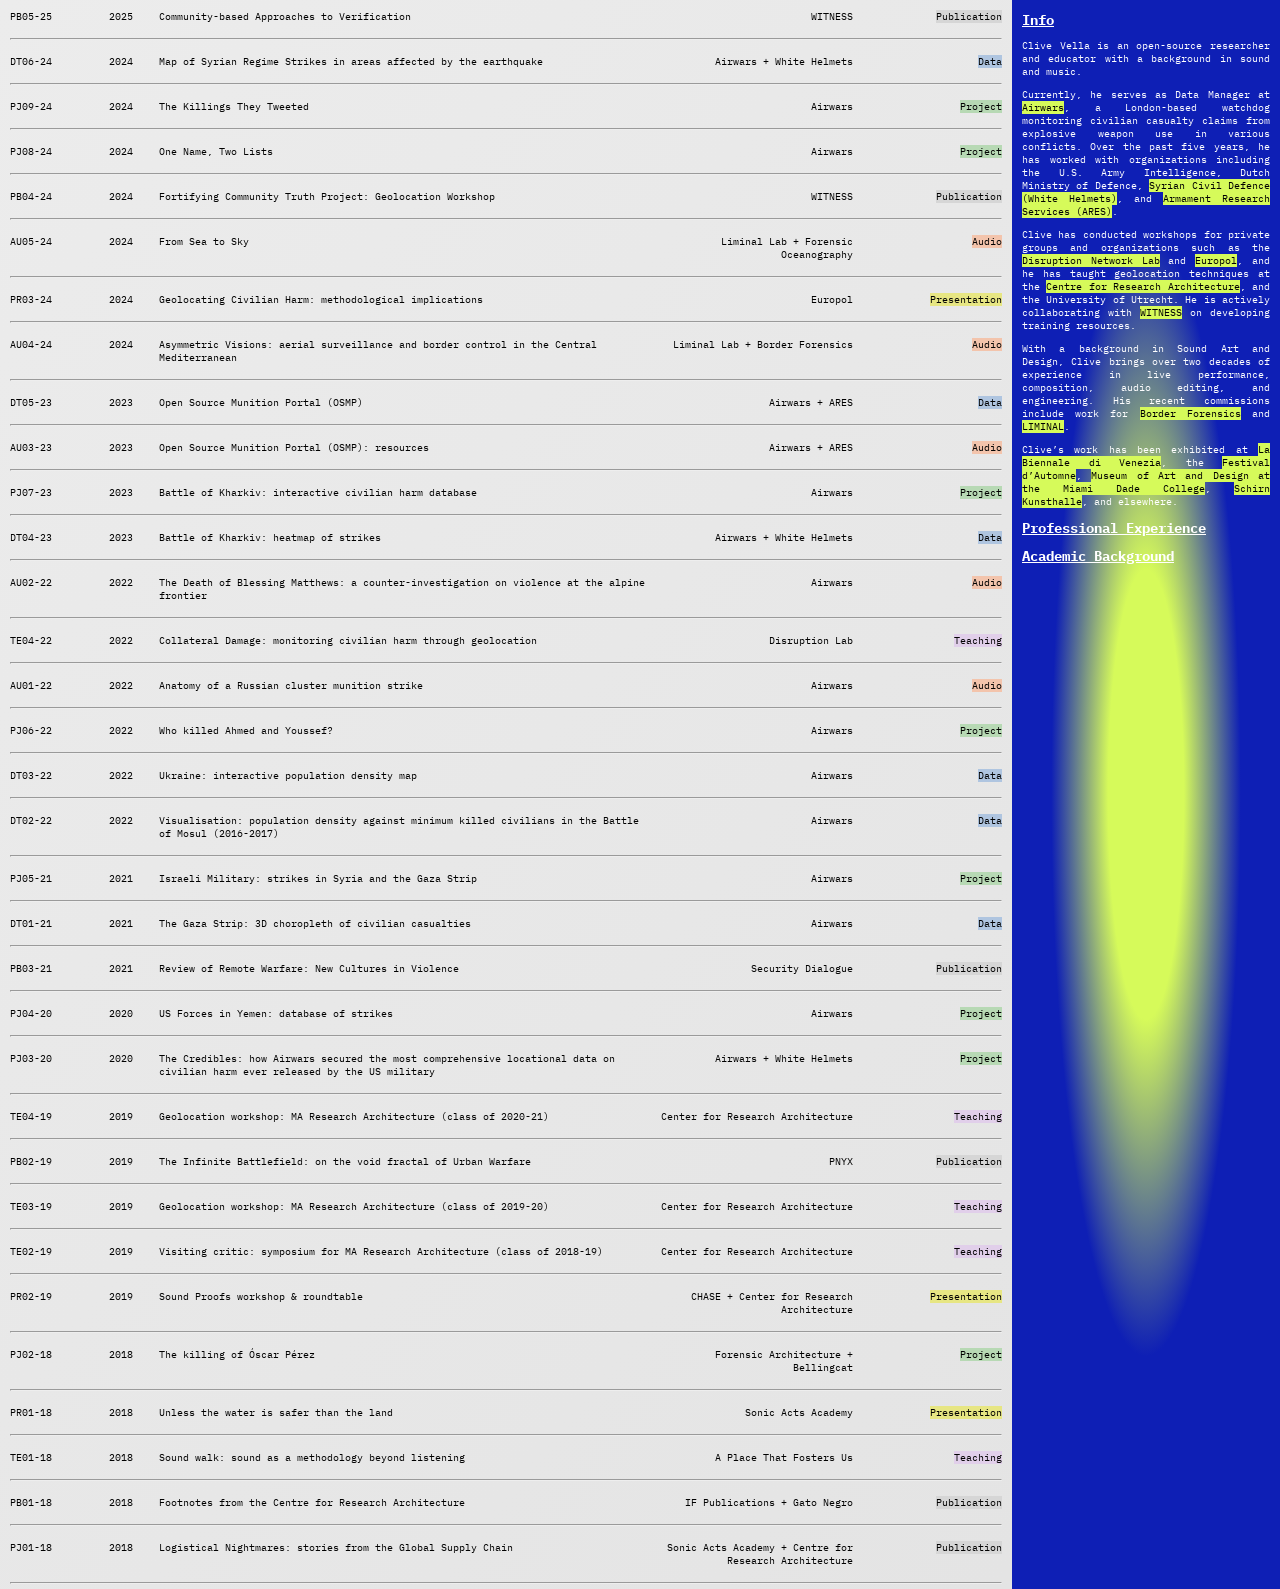
==== commit 6756262c: "updated the main bulk of XP content, added color coding for xp category" ====
--- a/index.html
+++ b/index.html
@@ -282,8 +282,7 @@
         <hr>
         <div id="xp_line">
             <div class="code">
-                <a href="https://www.disruptionlab.org/the-kill-cloud" target="_blank"
-                    rel="noreferrer noopener">
+                <a href="https://www.disruptionlab.org/the-kill-cloud" target="_blank" rel="noreferrer noopener">
                     <p><mark>TE04-22</mark></p>
                 </a>
             </div>
@@ -303,8 +302,8 @@
         <hr>
         <div id="xp_line">
             <div class="code">
-                <a href="https://airwars.org/investigations/anatomy-of-a-russian-cluster-munition-strike-explainer/" target="_blank"
-                    rel="noreferrer noopener">
+                <a href="https://airwars.org/investigations/anatomy-of-a-russian-cluster-munition-strike-explainer/"
+                    target="_blank" rel="noreferrer noopener">
                     <p><mark>AU01-22</mark></p>
                 </a>
             </div>
@@ -324,8 +323,8 @@
         <hr>
         <div id="xp_line">
             <div class="code">
-                <a href="https://airwars.org/investigations/who-killed-ahmed-and-youssef/"
-                    target="_blank" rel="noreferrer noopener">
+                <a href="https://airwars.org/investigations/who-killed-ahmed-and-youssef/" target="_blank"
+                    rel="noreferrer noopener">
                     <p><mark>PJ06-22</mark></p>
                 </a>
             </div>
@@ -366,148 +365,327 @@
         <hr>
         <div id="xp_line">
             <div class="code">
-                <a href="https://airwars.org/news/new-airwars-and-white-helmets-project-launched/" target="_blank"
+                <a href="https://airwars.org/mapping-urban-warfare/" target="_blank" rel="noreferrer noopener">
+                    <p><mark>DT02-22</mark></p>
+                </a>
+            </div>
+            <div class="year">
+                <p>2022</p>
+            </div>
+            <div class="name">
+                <p>Visualisation: population density against minimum killed civilians in the Battle of Mosul (2016-2017)
+                </p>
+            </div>
+            <div class="org">
+                <p>Airwars</p>
+            </div>
+            <div class="category data">
+                <p><mark>Data</mark></p>
+            </div>
+        </div>
+        <hr>
+        <div id="xp_line">
+            <div class="code">
+                <a href="https://airwars.org/conflict/israeli-military-in-syria-the-gaza-strip/" target="_blank"
                     rel="noreferrer noopener">
-                    <p>DT05-24</p>
-                </a>
-            </div>
-            <div class="year">
-                <p>2024</p>
-            </div>
-            <div class="name">
-                <p>Map of Syrian Regime Strikes in areas affected by the earthquake</p>
+                    <p><mark>PJ05-21</mark></p>
+                </a>
+            </div>
+            <div class="year">
+                <p>2021</p>
+            </div>
+            <div class="name">
+                <p>Israeli Military: strikes in Syria and the Gaza Strip</p>
+            </div>
+            <div class="org">
+                <p>Airwars</p>
+            </div>
+            <div class="category project">
+                <p><mark>Project</mark></p>
+            </div>
+        </div>
+        <hr>
+        <div id="xp_line">
+            <div class="code">
+                <a href="https://airwars.org/research/civilian-casualties-in-gaza-may-10th-20th-2021/" target="_blank"
+                    rel="noreferrer noopener">
+                    <p><mark>DT01-21</mark></p>
+                </a>
+            </div>
+            <div class="year">
+                <p>2021</p>
+            </div>
+            <div class="name">
+                <p>The Gaza Strip: 3D choropleth of civilian casualties</p>
+            </div>
+            <div class="org">
+                <p>Airwars</p>
+            </div>
+            <div class="category data">
+                <p><mark>Data</mark></p>
+            </div>
+        </div>
+        <hr>
+        <div id="xp_line">
+            <div class="code">
+                <a href="https://blogs.prio.org/SecurityDialogue/2021/02/book-review-remote-warfare-new-cultures-of-violence-for-security-dialogue-journal/"
+                    target="_blank" rel="noreferrer noopener">
+                    <p><mark>PB03-21</mark></p>
+                </a>
+            </div>
+            <div class="year">
+                <p>2021</p>
+            </div>
+            <div class="name">
+                <p>Review of Remote Warfare: New Cultures in Violence</p>
+            </div>
+            <div class="org">
+                <p>Security Dialogue</p>
+            </div>
+            <div class="category publication">
+                <p><mark>Publication</mark></p>
+            </div>
+        </div>
+        <hr>
+        <div id="xp_line">
+            <div class="code">
+                <a href="https://airwars.org/conflict/us-forces-in-yemen/" target="_blank" rel="noreferrer noopener">
+                    <p><mark>PJ04-20</mark></p>
+                </a>
+            </div>
+            <div class="year">
+                <p>2020</p>
+            </div>
+            <div class="name">
+                <p>US Forces in Yemen: database of strikes</p>
+            </div>
+            <div class="org">
+                <p>Airwars</p>
+            </div>
+            <div class="category project">
+                <p><mark>Project</mark></p>
+            </div>
+        </div>
+        <hr>
+        <div id="xp_line">
+            <div class="code">
+                <a href="https://airwars.org/research/the-credibles-new/" target="_blank" rel="noreferrer noopener">
+                    <p><mark>PJ03-20</mark></p>
+                </a>
+            </div>
+            <div class="year">
+                <p>2020</p>
+            </div>
+            <div class="name">
+                <p>The Credibles: how Airwars secured the most comprehensive locational data on civilian harm ever
+                    released by the US military</p>
             </div>
             <div class="org">
                 <p>Airwars + White Helmets</p>
             </div>
-            <div class="category audio">
-                <p><mark></mark></p>
-            </div>
-        </div>
-        <hr>
-        <div id="xp_line">
-            <div class="code">
-                <a href="https://library.witness.org/product/community-based-approaches-to-verification/"
-                    target="_blank" rel="noreferrer noopener">
-                    <p>PB05-25</p>
-                </a>
-            </div>
-            <div class="year">
-                <p>2025</p>
-            </div>
-            <div class="name">
-                <p>Community-based Approaches to Verification</p>
-            </div>
-            <div class="org">
-                <p>WITNESS</p>
+            <div class="category project">
+                <p><mark>Project</mark></p>
+            </div>
+        </div>
+        <hr>
+        <div id="xp_line">
+            <div class="code">
+                <!-- <a href="https://airwars.org/news/new-airwars-and-white-helmets-project-launched/" target="_blank" rel="noreferrer noopener"> -->
+                <p>TE04-19</p>
+                <!-- </a> -->
+            </div>
+            <div class="year">
+                <p>2019</p>
+            </div>
+            <div class="name">
+                <p>Geolocation workshop: MA Research Architecture (class of 2020-21)</p>
+            </div>
+            <div class="org">
+                <p>Center for Research Architecture</p>
+            </div>
+            <div class="category teaching">
+                <p><mark>Teaching</mark></p>
+            </div>
+        </div>
+        <hr>
+        <div id="xp_line">
+            <div class="code">
+                <a href="http://pnyx.aaschool.ac.uk/issue-67/" target="_blank" rel="noreferrer noopener">
+                    <p><mark>PB02-19</mark></p>
+                </a>
+            </div>
+            <div class="year">
+                <p>2019</p>
+            </div>
+            <div class="name">
+                <p>The Infinite Battlefield: on the void fractal of Urban Warfare</p>
+            </div>
+            <div class="org">
+                <p>PNYX</p>
             </div>
             <div class="category publication">
-                <p><mark></mark></p>
-            </div>
-        </div>
-        <hr>
-        <div id="xp_line">
-            <div class="code">
-                <a href="https://airwars.org/news/new-airwars-and-white-helmets-project-launched/" target="_blank"
+                <p><mark>Publication</mark></p>
+            </div>
+        </div>
+        <hr>
+        <div id="xp_line">
+            <div class="code">
+                <!-- <a href="https://airwars.org/news/new-airwars-and-white-helmets-project-launched/" target="_blank" rel="noreferrer noopener"> -->
+                <p>TE03-19</p>
+                <!-- </a> -->
+            </div>
+            <div class="year">
+                <p>2019</p>
+            </div>
+            <div class="name">
+                <p>Geolocation workshop: MA Research Architecture (class of 2019-20)</p>
+            </div>
+            <div class="org">
+                <p>Center for Research Architecture</p>
+            </div>
+            <div class="category teaching">
+                <p><mark>Teaching</mark></p>
+            </div>
+        </div>
+        <hr>
+        <div id="xp_line">
+            <div class="code">
+                <!-- <a href="https://airwars.org/news/new-airwars-and-white-helmets-project-launched/" target="_blank" rel="noreferrer noopener"> -->
+                <p>TE02-19</p>
+                <!-- </a> -->
+            </div>
+            <div class="year">
+                <p>2019</p>
+            </div>
+            <div class="name">
+                <p>Visiting critic: symposium for MA Research Architecture (class of 2018-19)</p>
+            </div>
+            <div class="org">
+                <p>Center for Research Architecture</p>
+            </div>
+            <div class="category teaching">
+                <p><mark>Teaching</mark></p>
+            </div>
+        </div>
+        <hr>
+        <div id="xp_line">
+            <div class="code">
+                <a href="https://research-architecture.org/Sound-Proofs-Workshop" target="_blank"
                     rel="noreferrer noopener">
-                    <p>DT05-24</p>
-                </a>
-            </div>
-            <div class="year">
-                <p>2024</p>
-            </div>
-            <div class="name">
-                <p>Map of Syrian Regime Strikes in areas affected by the earthquake</p>
-            </div>
-            <div class="org">
-                <p>Airwars + White Helmets</p>
-            </div>
-            <div class="category audio">
-                <p><mark></mark></p>
-            </div>
-        </div>
-        <hr>
-        <div id="xp_line">
-            <div class="code">
-                <a href="https://airwars.org/news/new-airwars-and-white-helmets-project-launched/" target="_blank"
-                    rel="noreferrer noopener">
-                    <p>DT05-24</p>
-                </a>
-            </div>
-            <div class="year">
-                <p>2024</p>
-            </div>
-            <div class="name">
-                <p>Map of Syrian Regime Strikes in areas affected by the earthquake</p>
-            </div>
-            <div class="org">
-                <p>Airwars + White Helmets</p>
-            </div>
-            <div class="category audio">
-                <p><mark></mark></p>
-            </div>
-        </div>
-        <hr>
-        <div id="xp_line">
-            <div class="code">
-                <a href="https://library.witness.org/product/community-based-approaches-to-verification/"
-                    target="_blank" rel="noreferrer noopener">
-                    <p>PB05-25</p>
-                </a>
-            </div>
-            <div class="year">
-                <p>2025</p>
-            </div>
-            <div class="name">
-                <p>Community-based Approaches to Verification</p>
-            </div>
-            <div class="org">
-                <p>WITNESS</p>
+                    <p><mark>PR02-19</mark></p>
+                </a>
+            </div>
+            <div class="year">
+                <p>2019</p>
+            </div>
+            <div class="name">
+                <p>Sound Proofs workshop & roundtable</p>
+            </div>
+            <div class="org">
+                <p>CHASE + Center for Research Architecture</p>
+            </div>
+            <div class="category presentation">
+                <p><mark>Presentation</mark></p>
+            </div>
+        </div>
+        <hr>
+        <div id="xp_line">
+            <div class="code">
+                <a href="https://forensic-architecture.org/investigation/the-killing-of-oscar-perez" target="_blank" rel="noreferrer noopener">
+                    <p><mark>PJ02-18</mark></p>
+                </a>
+            </div>
+            <div class="year">
+                <p>2018</p>
+            </div>
+            <div class="name">
+                <p>The killing of Óscar Pérez</p>
+            </div>
+            <div class="org">
+                <p>Forensic Architecture + Bellingcat</p>
+            </div>
+            <div class="category project">
+                <p><mark>Project</mark></p>
+            </div>
+        </div>
+        <hr>
+        <div id="xp_line">
+            <div class="code">
+                <a href="https://vimeo.com/259213751" target="_blank" rel="noreferrer noopener">
+                    <p><mark>PR01-18</mark></p>
+                </a>
+            </div>
+            <div class="year">
+                <p>2018</p>
+            </div>
+            <div class="name">
+                <p>Unless the water is safer than the land</p>
+            </div>
+            <div class="org">
+                <p>Sonic Acts Academy</p>
+            </div>
+            <div class="category presentation">
+                <p><mark>Presentation</mark></p>
+            </div>
+        </div>
+        <hr>
+        <div id="xp_line">
+            <div class="code">
+                <a href="https://www.gold.ac.uk/calendar/?id=12044" target="_blank" rel="noreferrer noopener">
+                    <p><mark>TE01-18</mark></p>
+                </a>
+            </div>
+            <div class="year">
+                <p>2018</p>
+            </div>
+            <div class="name">
+                <p>Sound walk: sound as a methodology beyond listening</p>
+            </div>
+            <div class="org">
+                <p>A Place That Fosters Us</p>
+            </div>
+            <div class="category teaching">
+                <p><mark>Teaching</mark></p>
+            </div>
+        </div>
+        <hr>
+        <div id="xp_line">
+            <div class="code">
+                <!-- <a href="https://www.gold.ac.uk/calendar/?id=12044" target="_blank" rel="noreferrer noopener"> -->
+                    <p>PB01-18</p>
+                <!-- </a> -->
+            </div>
+            <div class="year">
+                <p>2018</p>
+            </div>
+            <div class="name">
+                <p>Footnotes from the Centre for Research Architecture</p>
+            </div>
+            <div class="org">
+                <p>IF Publications + Gato Negro</p>
             </div>
             <div class="category publication">
-                <p><mark></mark></p>
-            </div>
-        </div>
-        <hr>
-        <div id="xp_line">
-            <div class="code">
-                <a href="https://airwars.org/news/new-airwars-and-white-helmets-project-launched/" target="_blank"
-                    rel="noreferrer noopener">
-                    <p>DT05-24</p>
-                </a>
-            </div>
-            <div class="year">
-                <p>2024</p>
-            </div>
-            <div class="name">
-                <p>Map of Syrian Regime Strikes in areas affected by the earthquake</p>
-            </div>
-            <div class="org">
-                <p>Airwars + White Helmets</p>
-            </div>
-            <div class="category audio">
-                <p><mark></mark></p>
-            </div>
-        </div>
-        <hr>
-        <div id="xp_line">
-            <div class="code">
-                <a href="https://airwars.org/news/new-airwars-and-white-helmets-project-launched/" target="_blank"
-                    rel="noreferrer noopener">
-                    <p>DT05-24</p>
-                </a>
-            </div>
-            <div class="year">
-                <p>2024</p>
-            </div>
-            <div class="name">
-                <p>Map of Syrian Regime Strikes in areas affected by the earthquake</p>
-            </div>
-            <div class="org">
-                <p>Airwars + White Helmets</p>
-            </div>
-            <div class="category audio">
-                <p><mark>Audio</mark></p>
+                <p><mark>Publication</mark></p>
+            </div>
+        </div>
+        <hr>
+        <div id="xp_line">
+            <div class="code">
+                <a href="https://research-architecture.org/Logistical-Nightmares" target="_blank" rel="noreferrer noopener">
+                    <p><mark>PJ01-18</mark></p>
+                </a>
+            </div>
+            <div class="year">
+                <p>2018</p>
+            </div>
+            <div class="name">
+                <p>Logistical Nightmares: stories from the Global Supply Chain</p>
+            </div>
+            <div class="org">
+                <p>Sonic Acts Academy + Centre for Research Architecture</p>
+            </div>
+            <div class="category publication">
+                <p><mark>Publication</mark></p>
             </div>
         </div>
         <hr>
--- a/styles.css
+++ b/styles.css
@@ -1,8 +1,6 @@
-
-
 body {
     font-family: "IBM Plex Mono";
-    font-size: 0.75rem;
+    font-size: 10px;
 
     background-image: linear-gradient(to bottom right, #ececec, #e3e3e3);
 
@@ -11,6 +9,9 @@
 
     min-height: 100vh;
     display: flex;
+    flex-direction: row;
+    /* flex: 1; */
+    justify-content: space-between;
 }
 
 a {
@@ -21,7 +22,7 @@
 a:visited {
     color: black;
     /* background-color: #d6fa5a50; */
- } 
+}
 
 .code mark {
     background-color: transparent;
@@ -100,24 +101,34 @@
     background-color: #afc5e0;
 }
 
-.publication mark {
-    background-color: #d6d6d6;
+.presentation mark {
+    background-color: #e7e683;
 }
 
 .project mark {
     background-color: #b7d9b4;
 }
 
+
+.publication mark {
+    background-color: #d6d6d6;
+}
+
+.teaching mark {
+    background-color: #e1cfea;
+}
+
+
 /* INFO TABLE */
 
 #info_table {
     /* position: fixed;
     right: 0; */
-    background-color: #0e1fb5;
+    /* background-color: #0e1fb5; */
     background-image: radial-gradient(#d6fa5a 20%, #0e1fb5, #0e1fb5 80%);
     /* background-image: radial-gradient(closest-corner at 20% 80%, #d6fa5a, #0e1fb5, #0e1fb5); */
     width: 20%;
-    height: 100%;
+    min-height: 100%;
 
 }
 
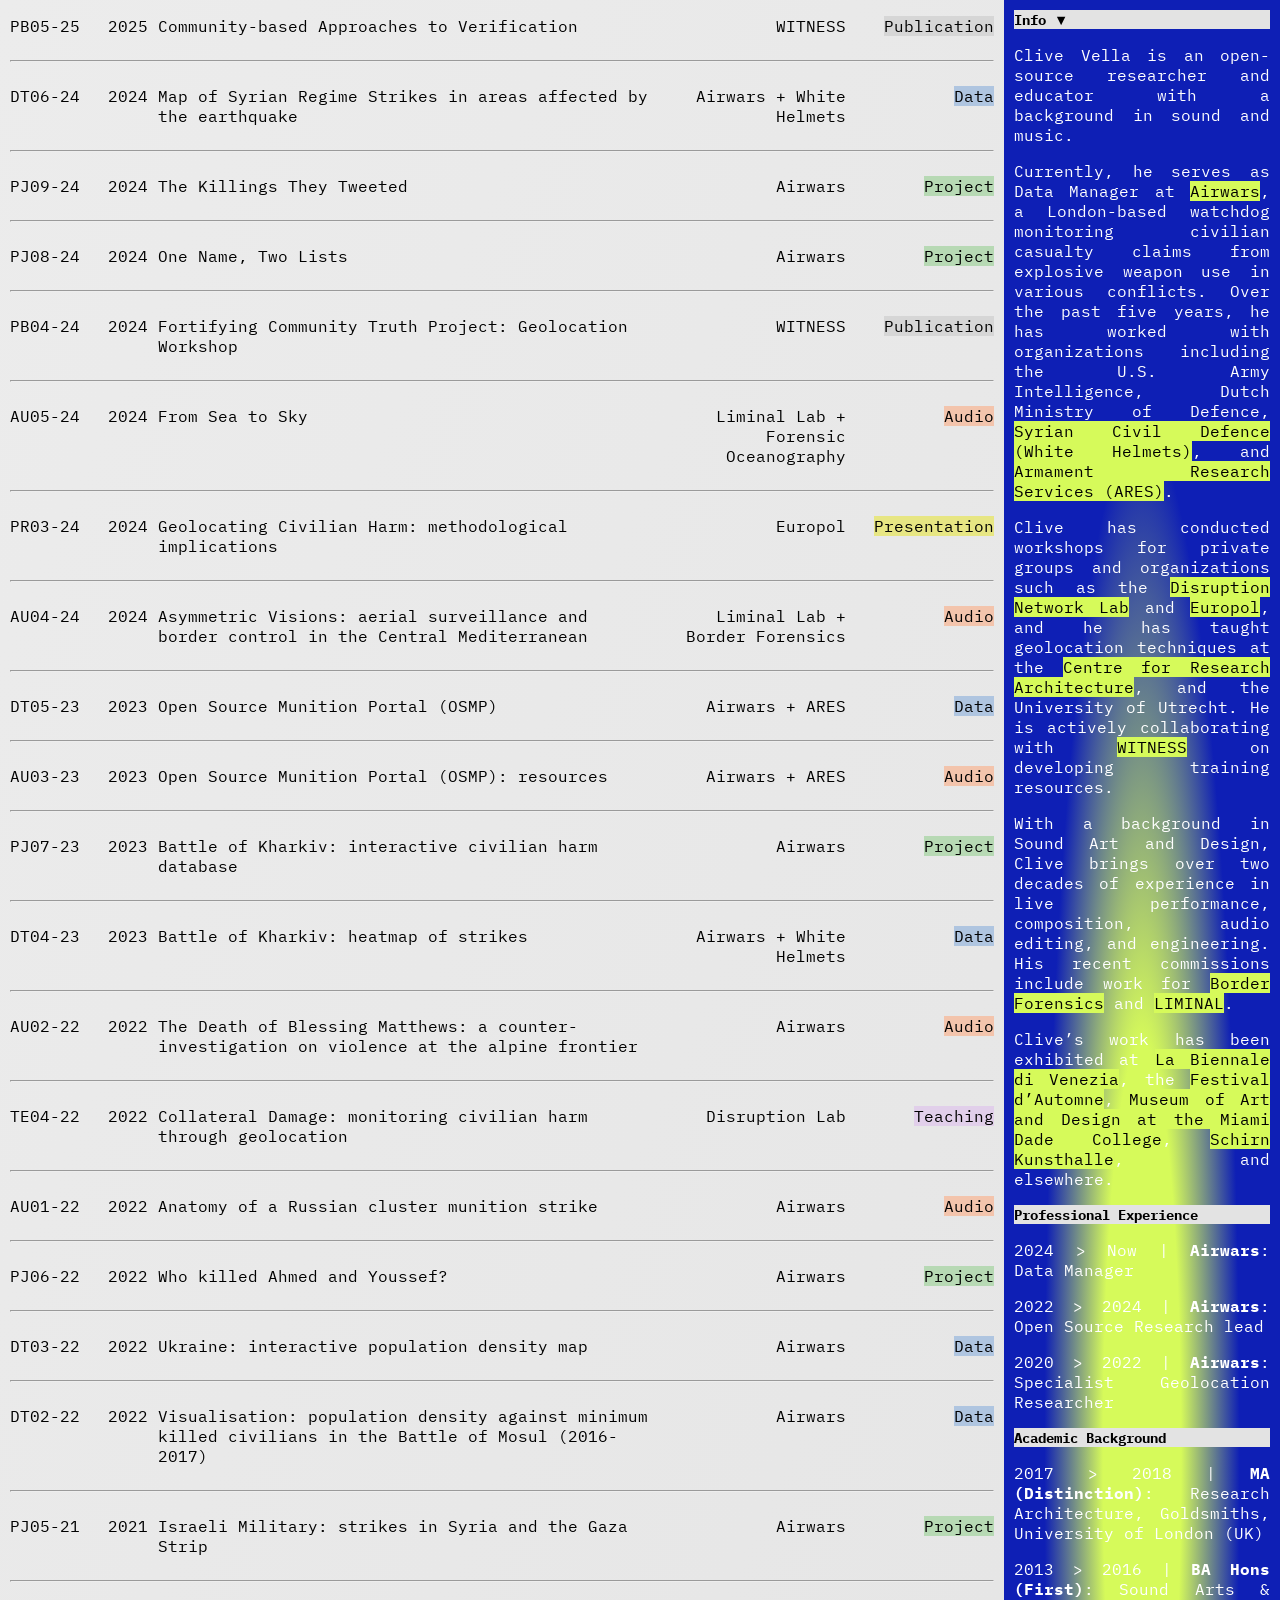
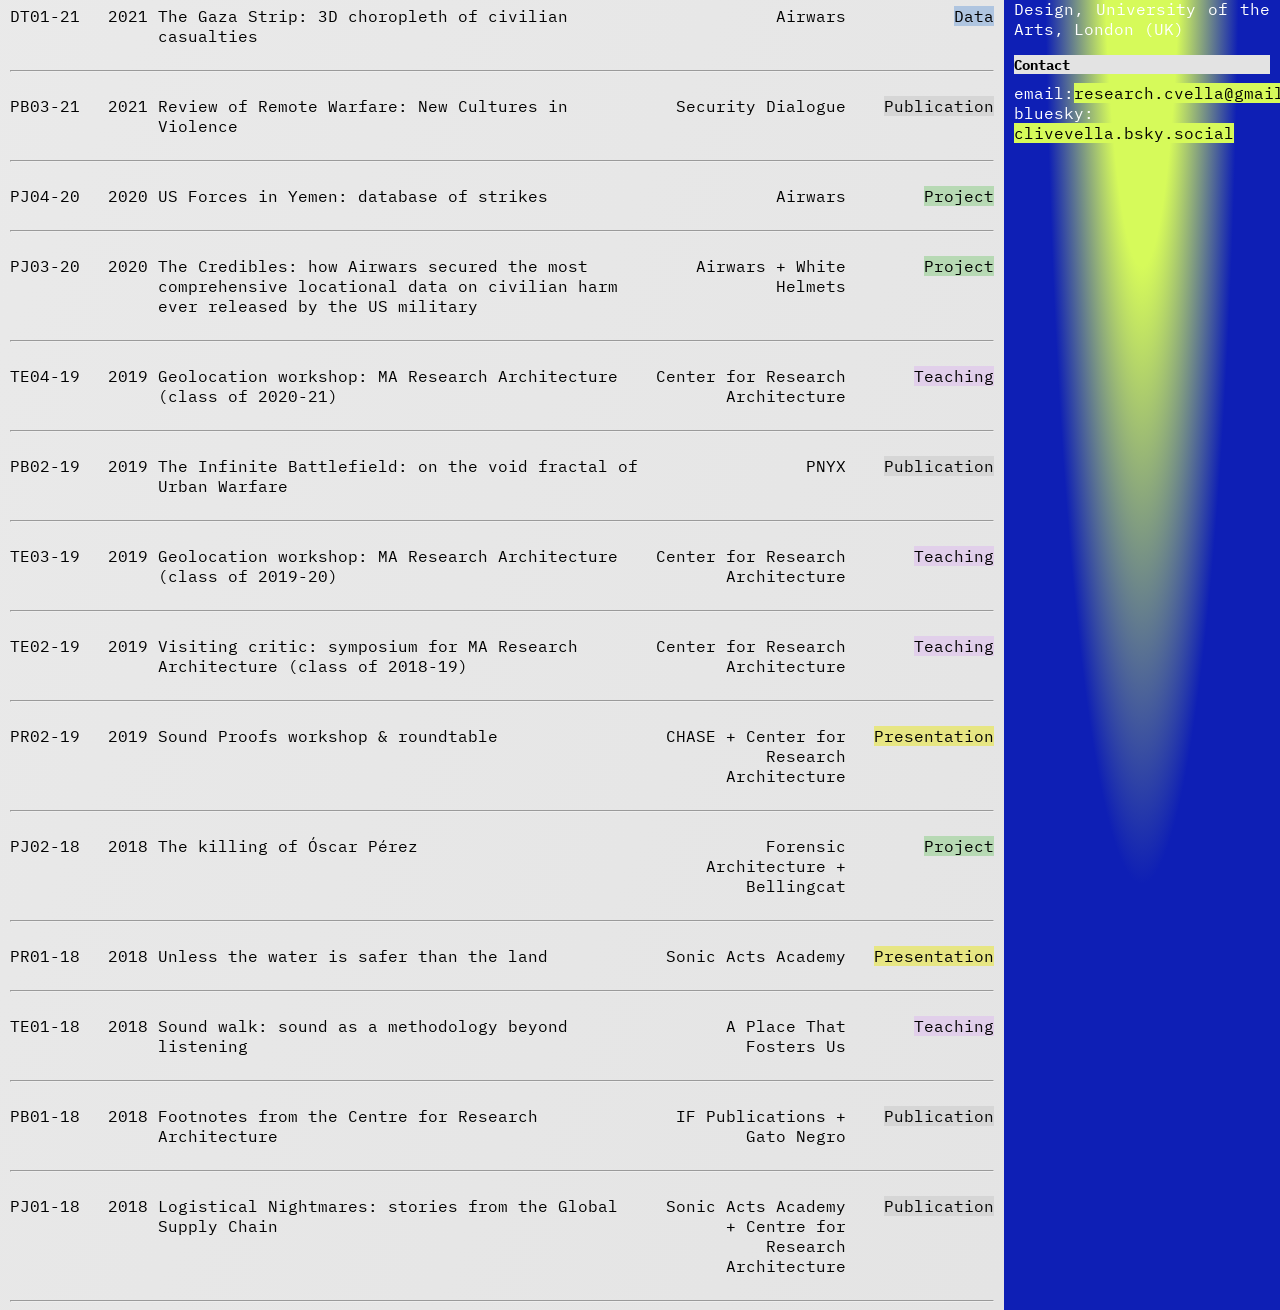
==== commit f83b91e4: "all fundamental XP and info table components have been included, awaiting first check for broken lin" ====
--- a/index.html
+++ b/index.html
@@ -591,7 +591,8 @@
         <hr>
         <div id="xp_line">
             <div class="code">
-                <a href="https://forensic-architecture.org/investigation/the-killing-of-oscar-perez" target="_blank" rel="noreferrer noopener">
+                <a href="https://forensic-architecture.org/investigation/the-killing-of-oscar-perez" target="_blank"
+                    rel="noreferrer noopener">
                     <p><mark>PJ02-18</mark></p>
                 </a>
             </div>
@@ -652,7 +653,7 @@
         <div id="xp_line">
             <div class="code">
                 <!-- <a href="https://www.gold.ac.uk/calendar/?id=12044" target="_blank" rel="noreferrer noopener"> -->
-                    <p>PB01-18</p>
+                <p>PB01-18</p>
                 <!-- </a> -->
             </div>
             <div class="year">
@@ -671,7 +672,8 @@
         <hr>
         <div id="xp_line">
             <div class="code">
-                <a href="https://research-architecture.org/Logistical-Nightmares" target="_blank" rel="noreferrer noopener">
+                <a href="https://research-architecture.org/Logistical-Nightmares" target="_blank"
+                    rel="noreferrer noopener">
                     <p><mark>PJ01-18</mark></p>
                 </a>
             </div>
@@ -691,7 +693,7 @@
         <hr>
     </div>
     <div id="info_table">
-        <h1>Info</h1>
+        <h1>Info ▼</h1>
         <p>Clive Vella is an open-source researcher and educator with a background in sound and music.</p>
 
         <p>Currently, he serves as Data Manager at <a href="https://airwars.org" target="_blank"
@@ -732,7 +734,20 @@
                 target="_blank" rel="noreferrer noopener">Schirn Kunsthalle</a>, and elsewhere. </p>
 
         <h1>Professional Experience</h1>
+        <p> 2024 > Now | <strong>Airwars</strong>: Data Manager</p>
+        <p> 2022 > 2024 | <strong>Airwars</strong>: Open Source Research lead</p>
+        <p> 2020 > 2022 | <strong>Airwars</strong>: Specialist Geolocation Researcher</p>
         <h1>Academic Background</h1>
+        <p> 2017 > 2018 | <strong>MA (Distinction)</strong>: Research Architecture, Goldsmiths, University of London
+            (UK)</p>
+        <p> 2013 > 2016 | <strong>BA Hons (First)</strong>: Sound Arts & Design, University of the Arts, London (UK)
+        </p>
+        <h1>Contact</h1>
+        <ul>
+            <li>email:<a href="mailto:research.cvella@gmail.com">research.cvella@gmail.com</a></li>
+            <li>bluesky: <a href="https://bsky.app/profile/clivevella.bsky.social" target="_blank"
+                    rel="noreferrer noopener">clivevella.bsky.social</a></li>
+        </ul>
     </div>
 </body>
 
--- a/styles.css
+++ b/styles.css
@@ -1,6 +1,6 @@
 body {
     font-family: "IBM Plex Mono";
-    font-size: 10px;
+    font-size: 1rem;
 
     background-image: linear-gradient(to bottom right, #ececec, #e3e3e3);
 
@@ -12,6 +12,12 @@
     flex-direction: row;
     /* flex: 1; */
     justify-content: space-between;
+}
+
+ul {
+    list-style-type: none;
+    margin: 0;
+    padding: 0;
 }
 
 a {
@@ -34,12 +40,12 @@
 
 
 h1 {
-    color: white;
-    text-decoration: underline;
+    color: black;
+    background-color: #e3e3e3;
+    /* text-decoration: underline; */
     font-size: 0.9rem;
-
+    font-weight: 900;
 }
-
 /* GROUPINGS */
 
 #xp_table,
@@ -132,7 +138,7 @@
 
 }
 
-#info_table p {
+#info_table p, li {
     color: white;
     text-align: justify;
 }
@@ -140,4 +146,10 @@
 #info_table a {
     color: black;
     background-color: #d6fa5a;
+}
+
+
+
+#info_table .experience {
+    text-align: left;
 }
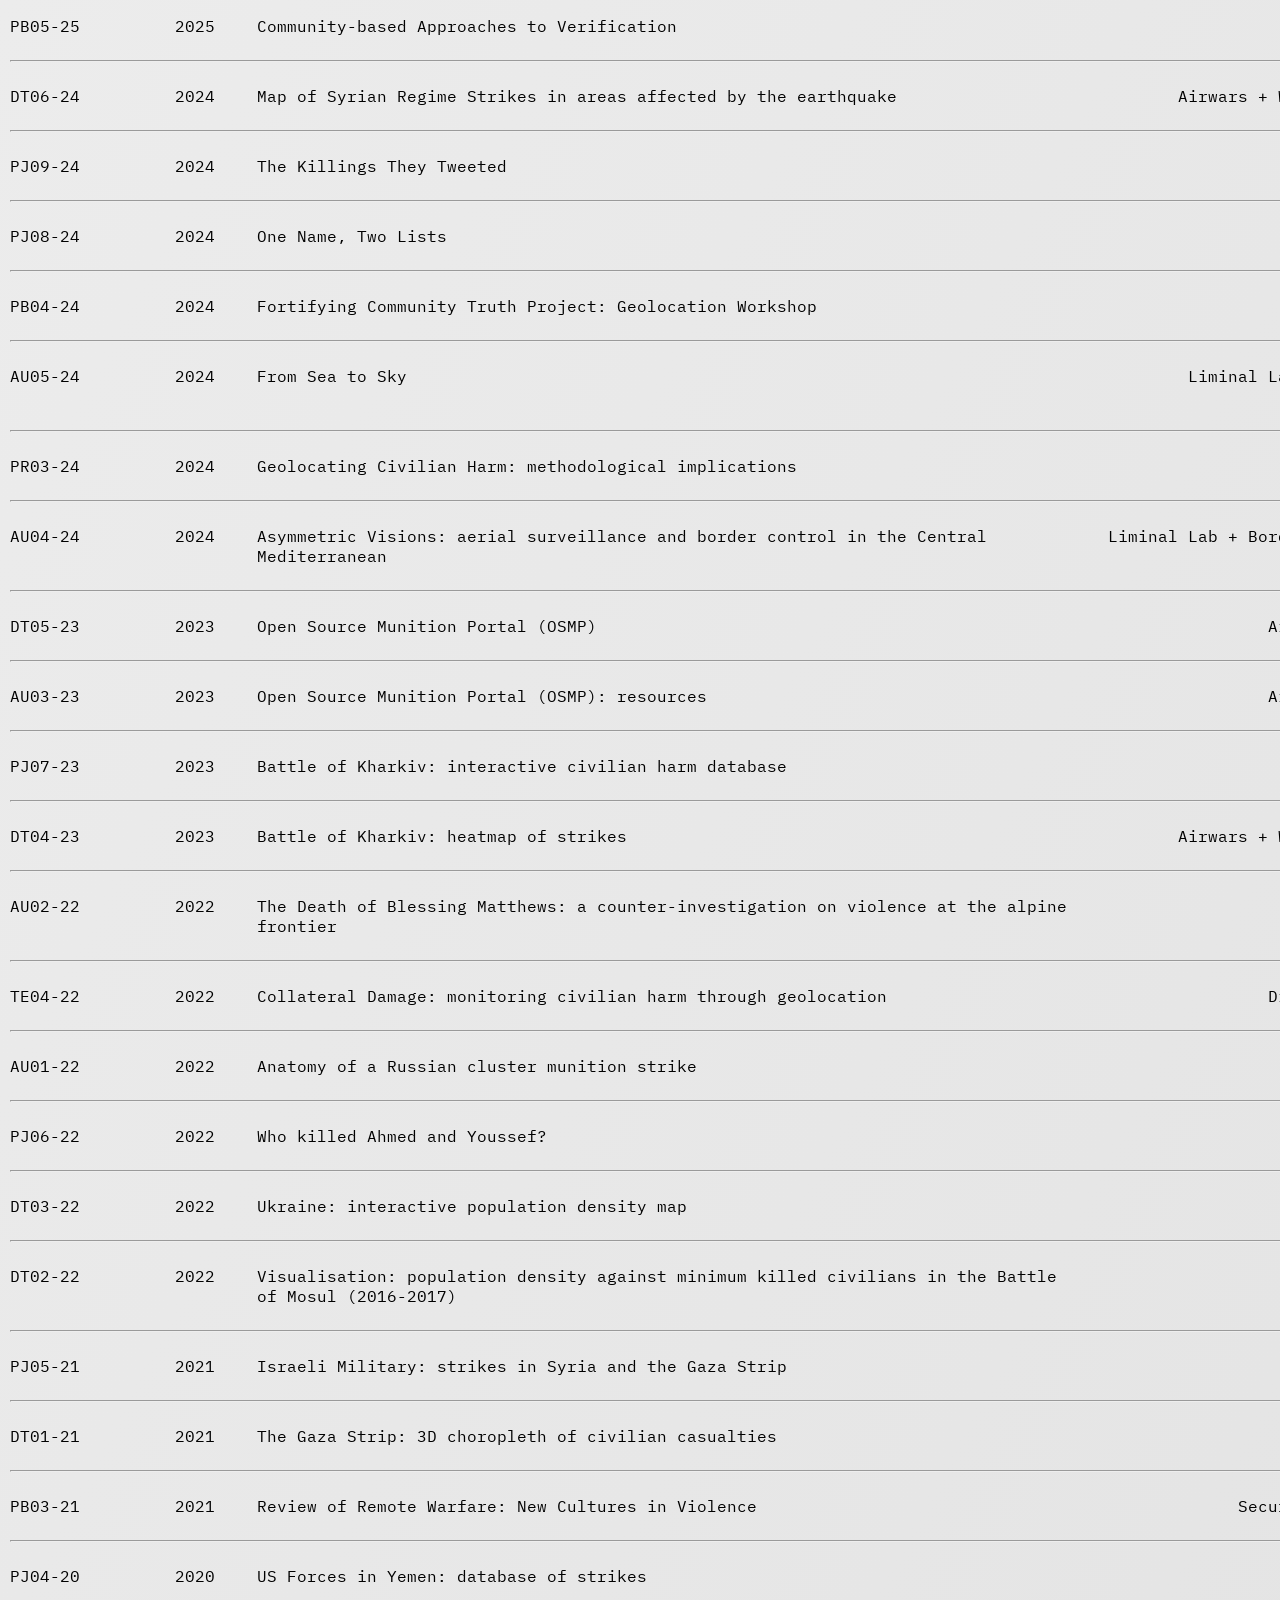
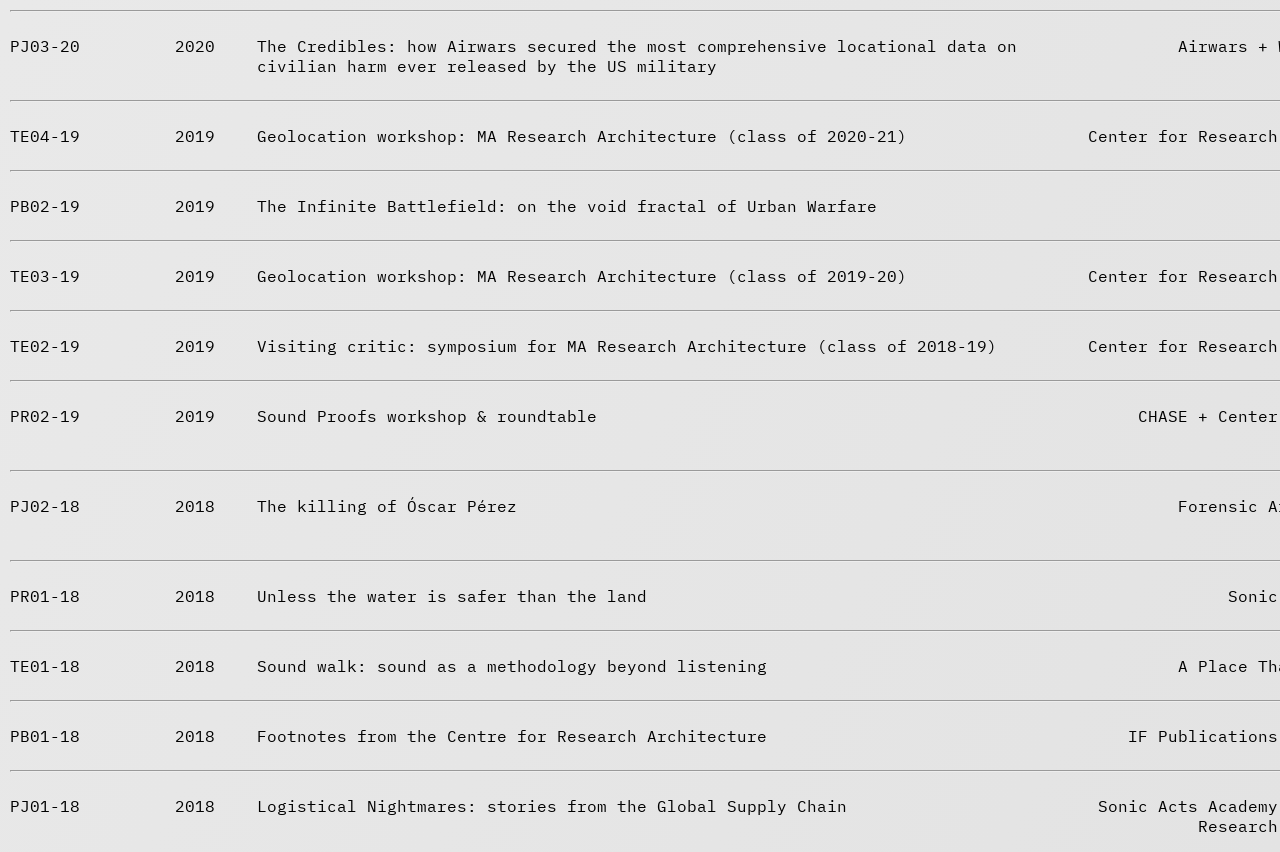
==== commit c7401106: "added the ability to turn the page in a column when a smaller screen is used, but lost the power to " ====
--- a/index.html
+++ b/index.html
@@ -690,7 +690,6 @@
                 <p><mark>Publication</mark></p>
             </div>
         </div>
-        <hr>
     </div>
     <div id="info_table">
         <h1>Info ▼</h1>
--- a/styles.css
+++ b/styles.css
@@ -9,9 +9,14 @@
 
     min-height: 100vh;
     display: flex;
-    flex-direction: row;
-    /* flex: 1; */
     justify-content: space-between;
+}
+
+@media (max-width: 1200px) {
+    body {
+        flex-direction: column-reverse;
+        justify-content: center;
+    }
 }
 
 ul {
@@ -46,6 +51,7 @@
     font-size: 0.9rem;
     font-weight: 900;
 }
+
 /* GROUPINGS */
 
 #xp_table,
@@ -57,7 +63,9 @@
 /* XP TABLE BROAD */
 
 #xp_table {
-    width: 80%;
+    flex-shrink: 0;
+
+    /* width: 80%; */
 }
 
 #xp_table #xp_line {
@@ -70,12 +78,14 @@
 
 #xp_table #xp_line .code {
     width: 10%;
+    min-width: 55px;
     /* background-color: wheat; */
 }
 
 #xp_table #xp_line .year {
     text-align: left;
     width: 5%;
+    min-width: 45px;
     /* background-color: tomato; */
 }
 
@@ -88,11 +98,13 @@
 #xp_table #xp_line .org {
     text-align: right;
     width: 20%;
+    min-width: 100px;
     /* background-color: aquamarine; */
 }
 
 #xp_table #xp_line .category {
     width: 15%;
+    min-width: 65px;
     text-align: end;
     /* background-color: brown; */
 }
@@ -128,17 +140,17 @@
 /* INFO TABLE */
 
 #info_table {
-    /* position: fixed;
-    right: 0; */
-    /* background-color: #0e1fb5; */
     background-image: radial-gradient(#d6fa5a 20%, #0e1fb5, #0e1fb5 80%);
-    /* background-image: radial-gradient(closest-corner at 20% 80%, #d6fa5a, #0e1fb5, #0e1fb5); */
-    width: 20%;
+    flex-shrink: 1;
+    /* flex-basis: auto; */
     min-height: 100%;
+    /* max-width: 20%; */
+    padding-bottom: 20px;
 
 }
 
-#info_table p, li {
+#info_table p,
+li {
     color: white;
     text-align: justify;
 }
@@ -146,10 +158,4 @@
 #info_table a {
     color: black;
     background-color: #d6fa5a;
-}
-
-
-
-#info_table .experience {
-    text-align: left;
 }
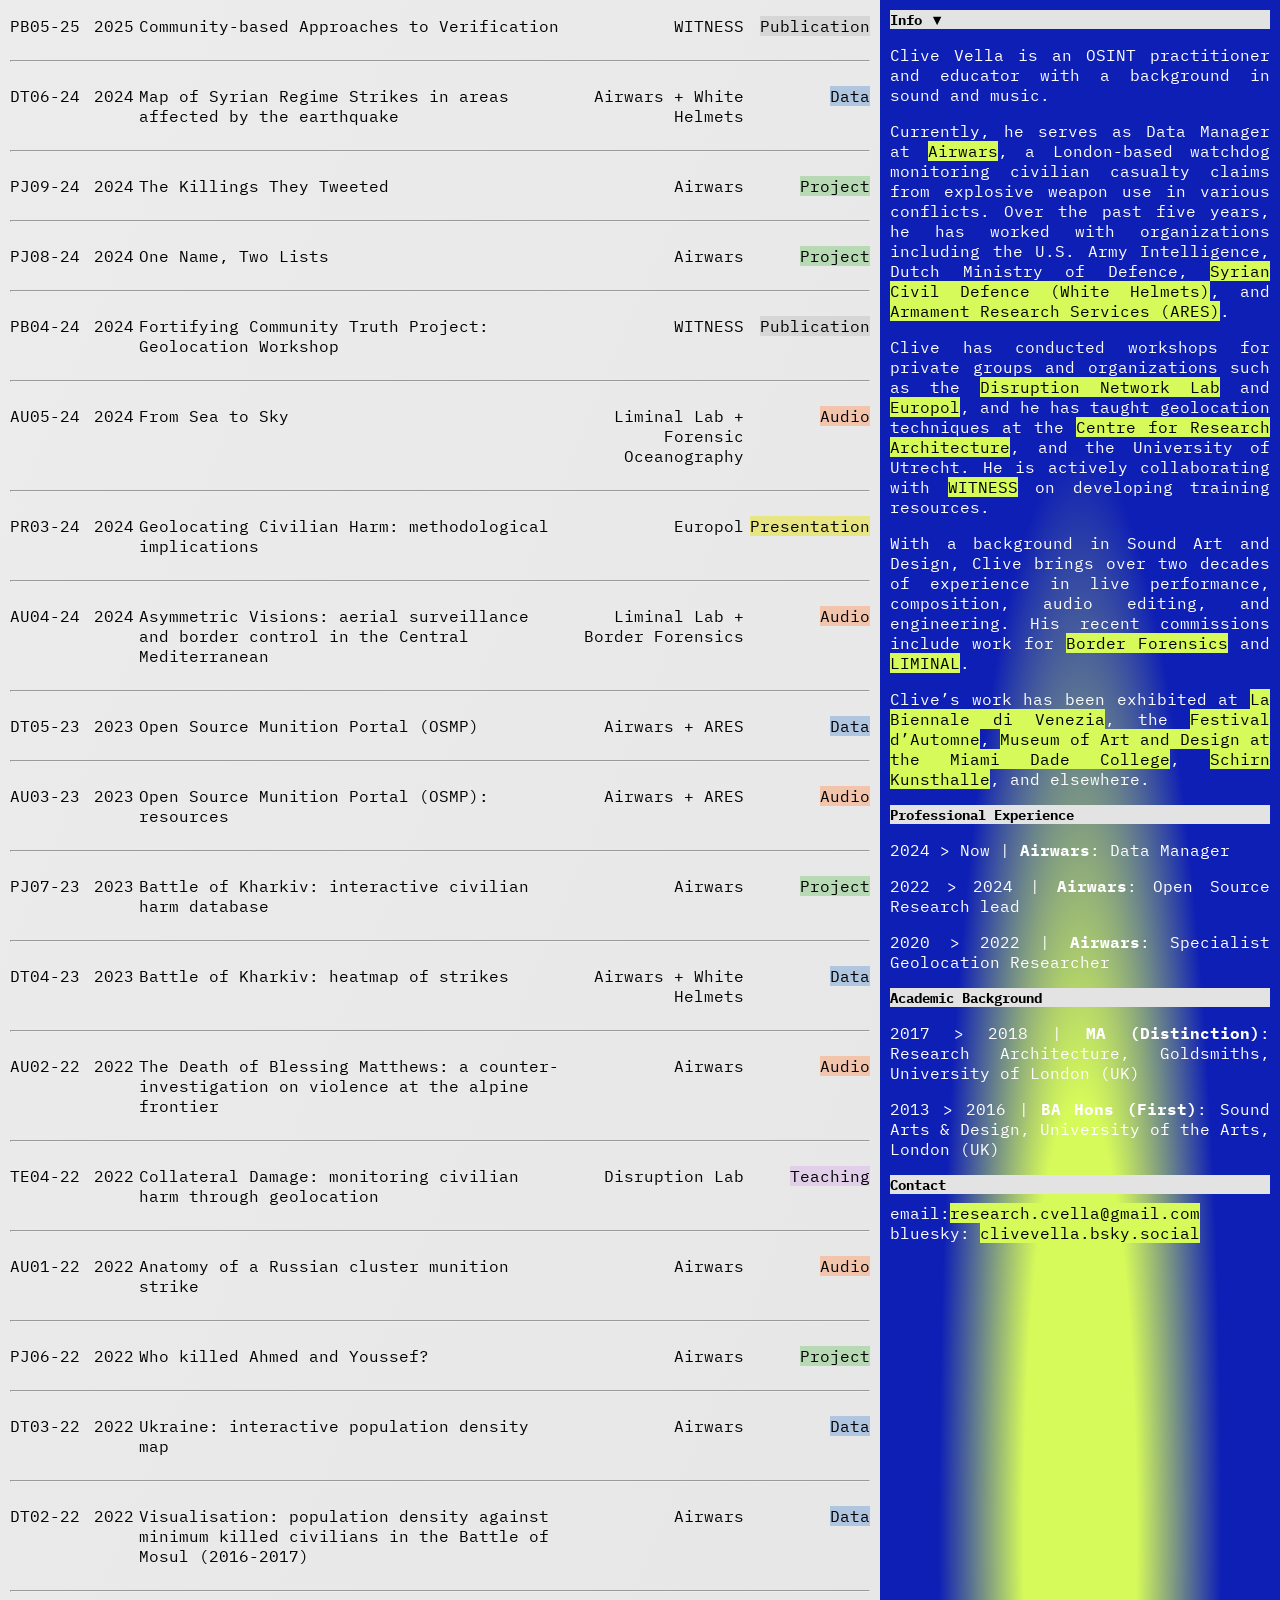
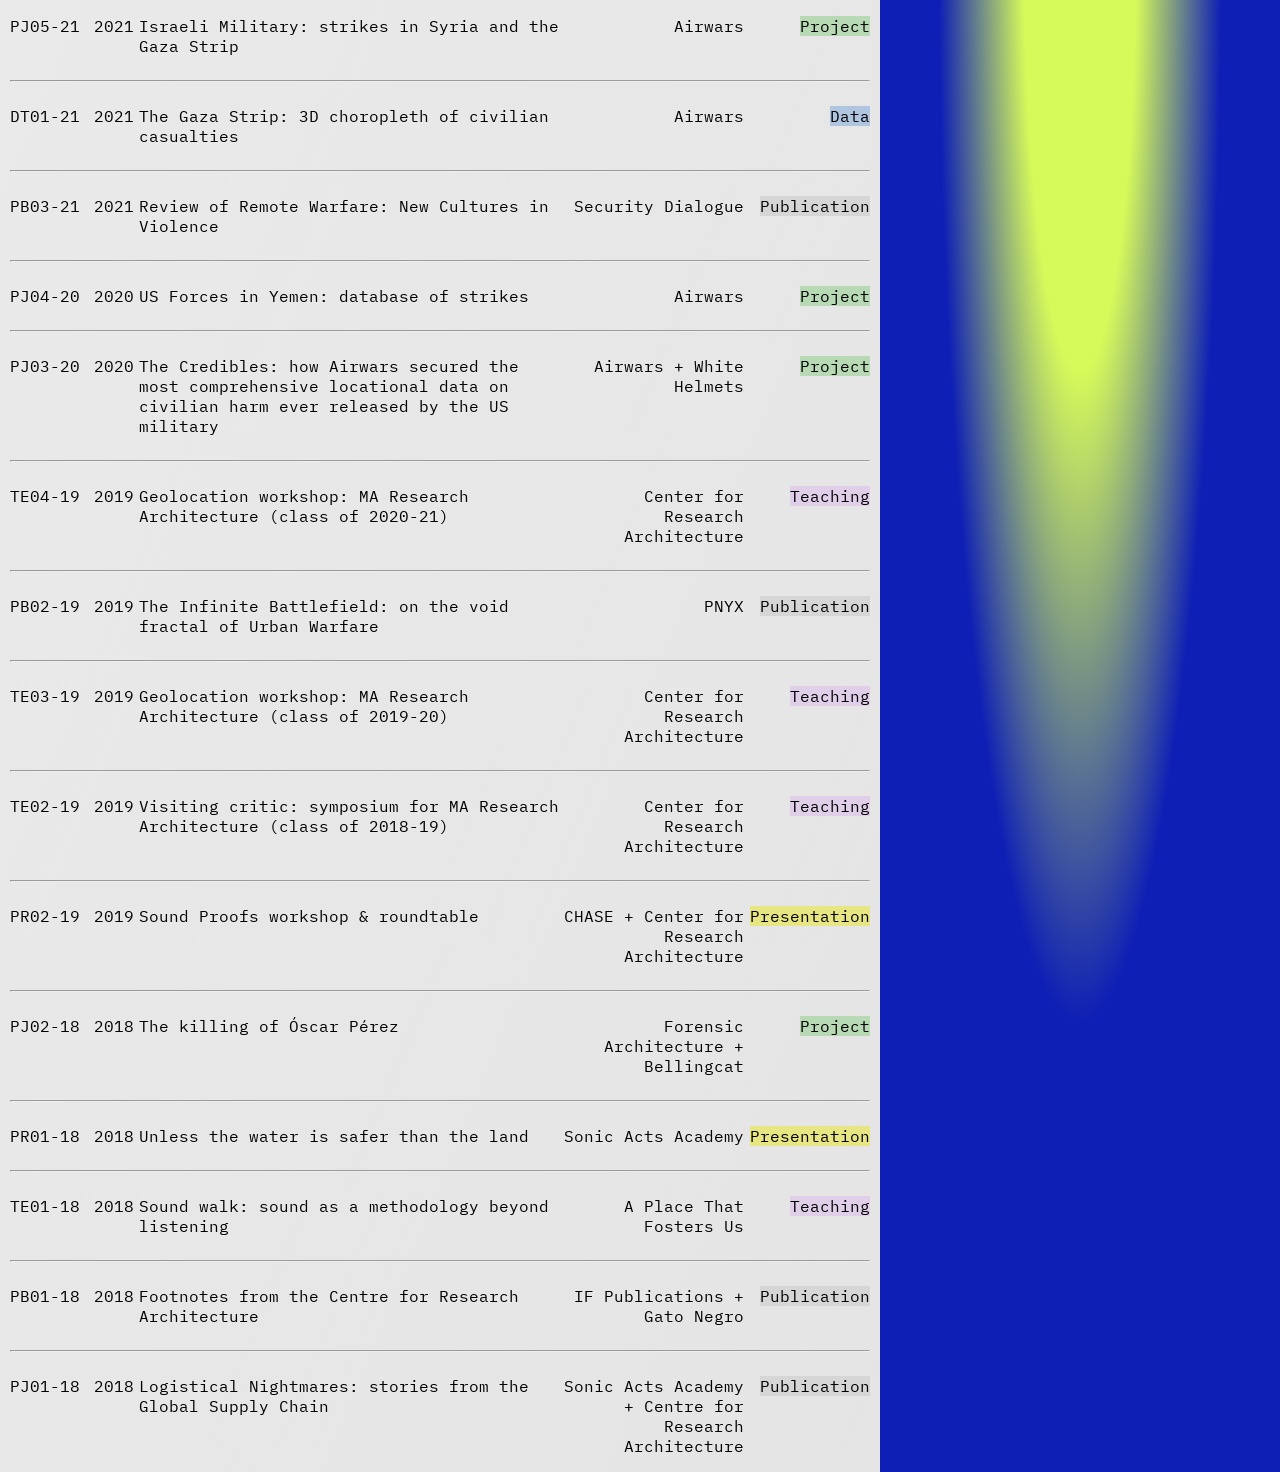
==== commit 2b8a2cd1: "Update description of role" ====
--- a/index.html
+++ b/index.html
@@ -693,7 +693,7 @@
     </div>
     <div id="info_table">
         <h1>Info ▼</h1>
-        <p>Clive Vella is an open-source researcher and educator with a background in sound and music.</p>
+        <p>Clive Vella is an OSINT practitioner and educator with a background in sound and music.</p>
 
         <p>Currently, he serves as Data Manager at <a href="https://airwars.org" target="_blank"
                 rel="noreferrer noopener">Airwars</a>, a London-based watchdog monitoring civilian casualty
@@ -750,4 +750,4 @@
     </div>
 </body>
 
-</html>+</html>
--- a/styles.css
+++ b/styles.css
@@ -9,13 +9,22 @@
 
     min-height: 100vh;
     display: flex;
-    justify-content: space-between;
+    /* justify-content: space-between; */
 }
 
 @media (max-width: 1200px) {
     body {
         flex-direction: column-reverse;
         justify-content: center;
+    }
+}
+
+@media (max-width: 1200px) {
+    #info_table {
+        width: 100%;
+        min-width: 0;
+        max-width: 100%;
+
     }
 }
 
@@ -63,14 +72,14 @@
 /* XP TABLE BROAD */
 
 #xp_table {
-    flex-shrink: 0;
-
-    /* width: 80%; */
+    flex: 2 1 auto;
+    min-width: 850px;
 }
 
 #xp_table #xp_line {
     display: flex;
-    justify-content: left;
+    /* width: max-content; */
+    /* justify-content: left; */
 }
 
 
@@ -97,8 +106,8 @@
 
 #xp_table #xp_line .org {
     text-align: right;
-    width: 20%;
-    min-width: 100px;
+    width: 22%;
+    min-width: 120px;
     /* background-color: aquamarine; */
 }
 
@@ -140,11 +149,15 @@
 /* INFO TABLE */
 
 #info_table {
+    box-sizing: border-box;
+
+    flex: 2 1 auto;
+
+    min-width: 225px;
+    max-width: 400px;
+
     background-image: radial-gradient(#d6fa5a 20%, #0e1fb5, #0e1fb5 80%);
-    flex-shrink: 1;
-    /* flex-basis: auto; */
     min-height: 100%;
-    /* max-width: 20%; */
     padding-bottom: 20px;
 
 }
@@ -158,4 +171,51 @@
 #info_table a {
     color: black;
     background-color: #d6fa5a;
-}+}
+
+@media (max-width: 1200px) {
+    body {
+        flex-direction: column-reverse;
+        justify-content: center;
+    }
+
+    #info_table {
+        width: 100%;
+        min-width: 0;
+        max-width: 100%;
+
+    }
+
+    #xp_table {
+        box-sizing: border-box;
+        width: 100%;
+        min-width: 0;
+        max-width: 100%;
+        padding: 10px;
+        margin: 0;
+    }
+
+    #xp_line {
+        flex-direction: column;
+        justify-content: space-between;
+        /* align-items: flex-start; */
+    }
+
+    #xp_line .code,
+    #xp_line .year,
+    #xp_line .name,
+    #xp_line .org,
+    #xp_line .category {
+        box-sizing: border-box;
+        width: 100% !important;
+        min-width: 0 !important;
+        max-width: 100% !important;
+        /* text-align: left !important; */
+        margin: 0 !important;
+        padding: 0 !important;
+        /* word-break: break-word !important; */
+        /* white-space: normal !important; */
+    }
+}
+
+/* @media (max-width: 1200px) {} */
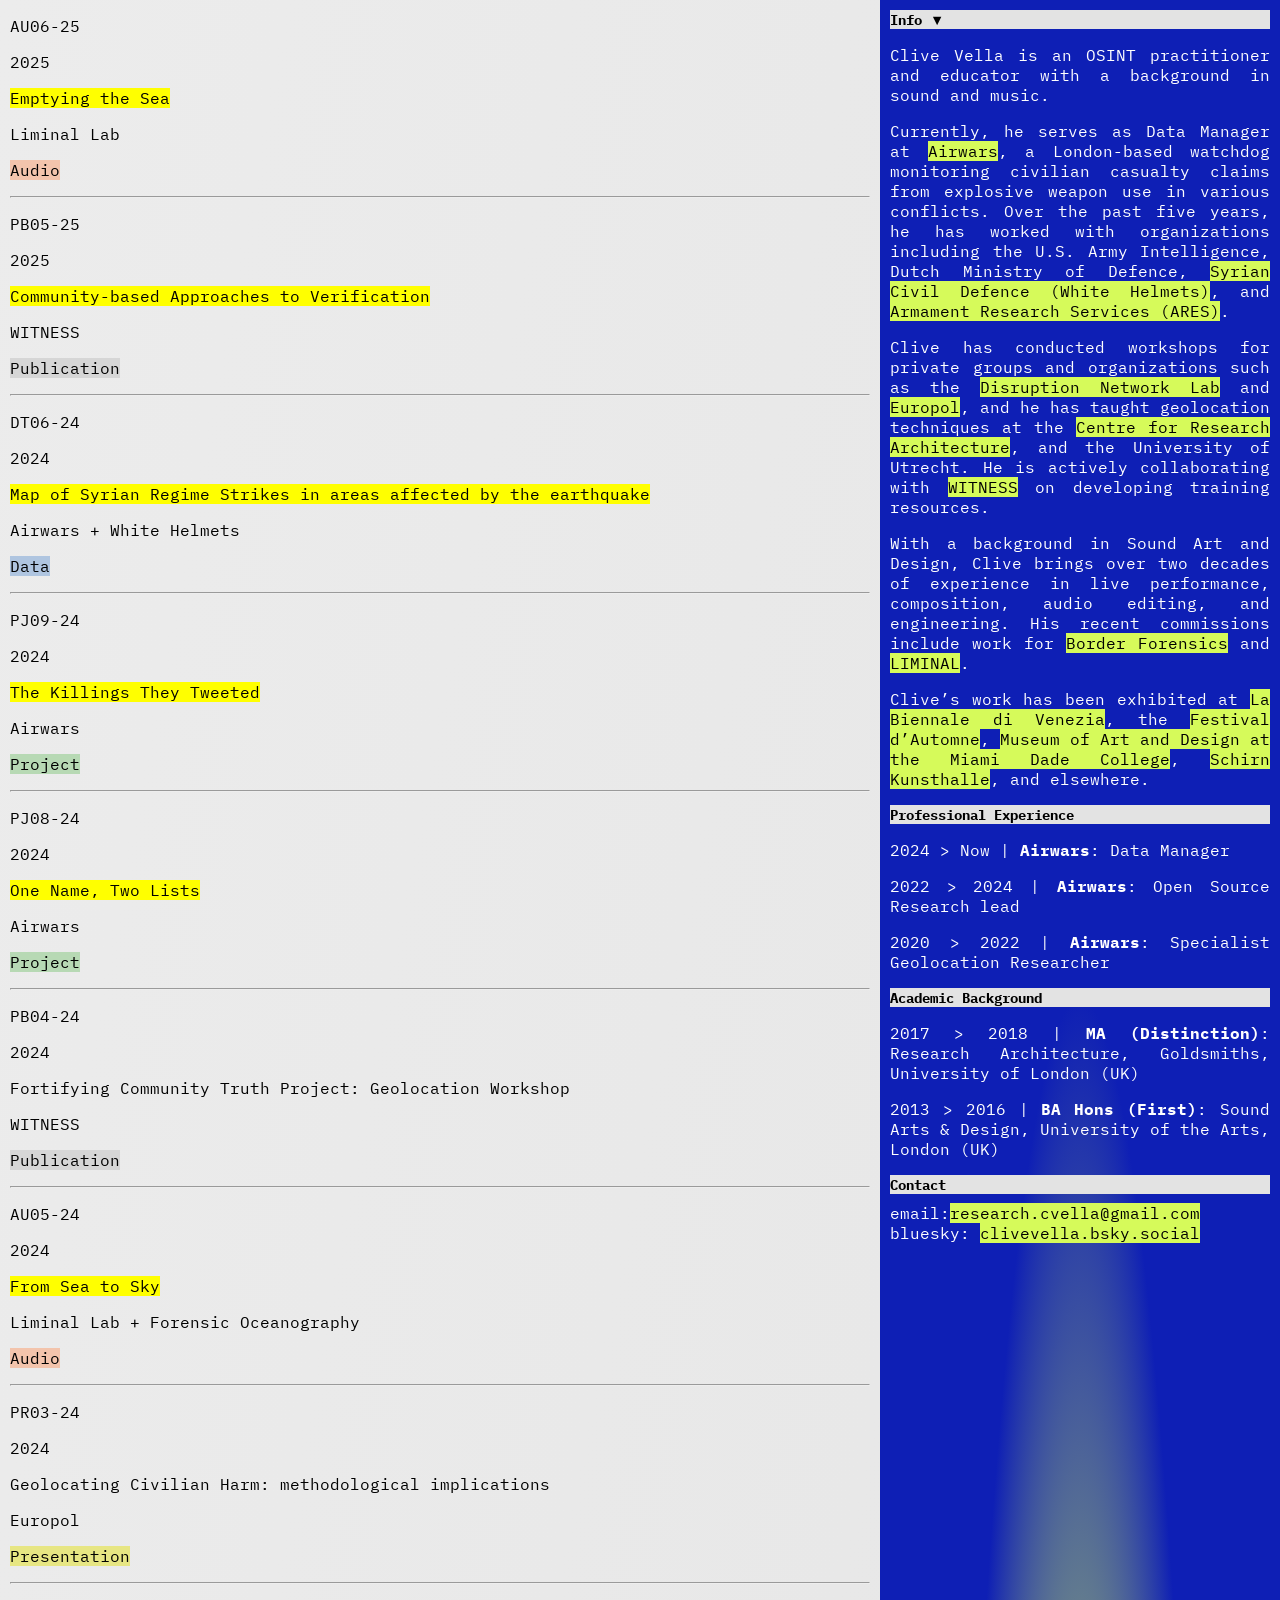
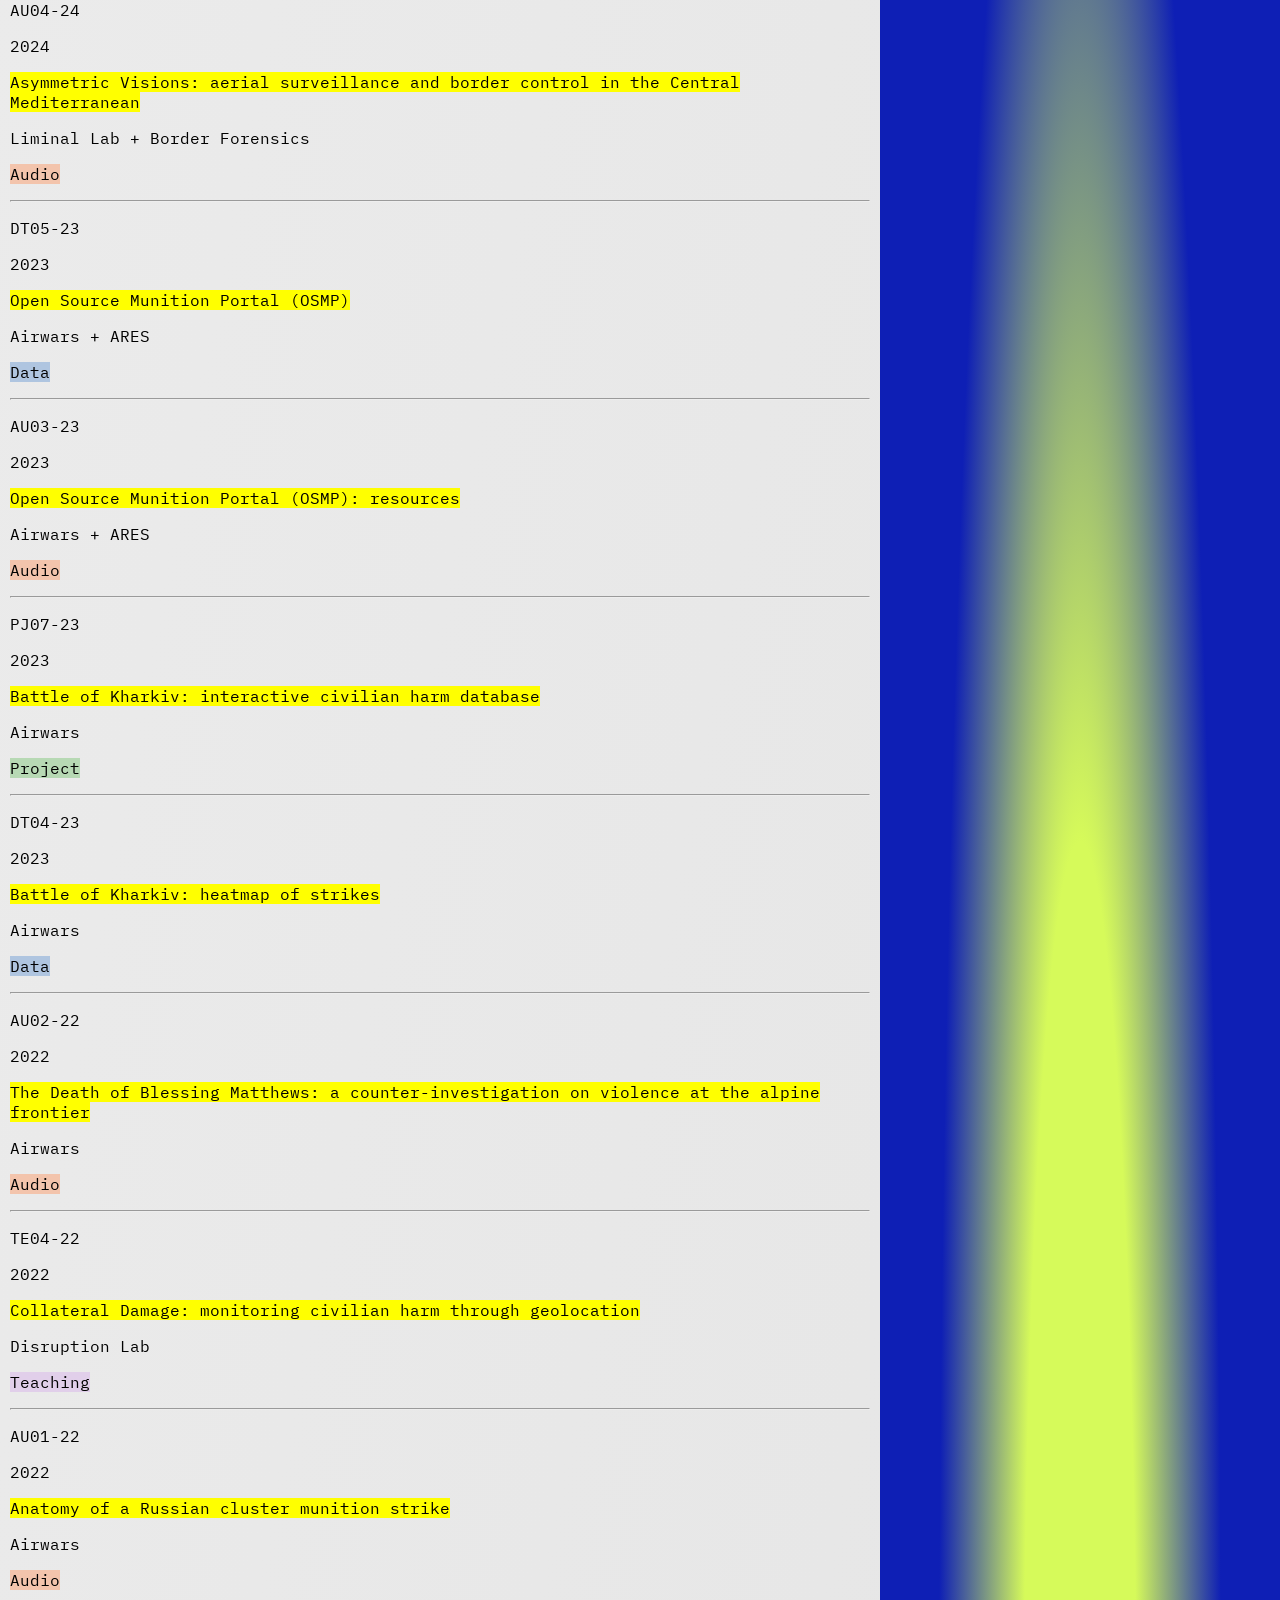
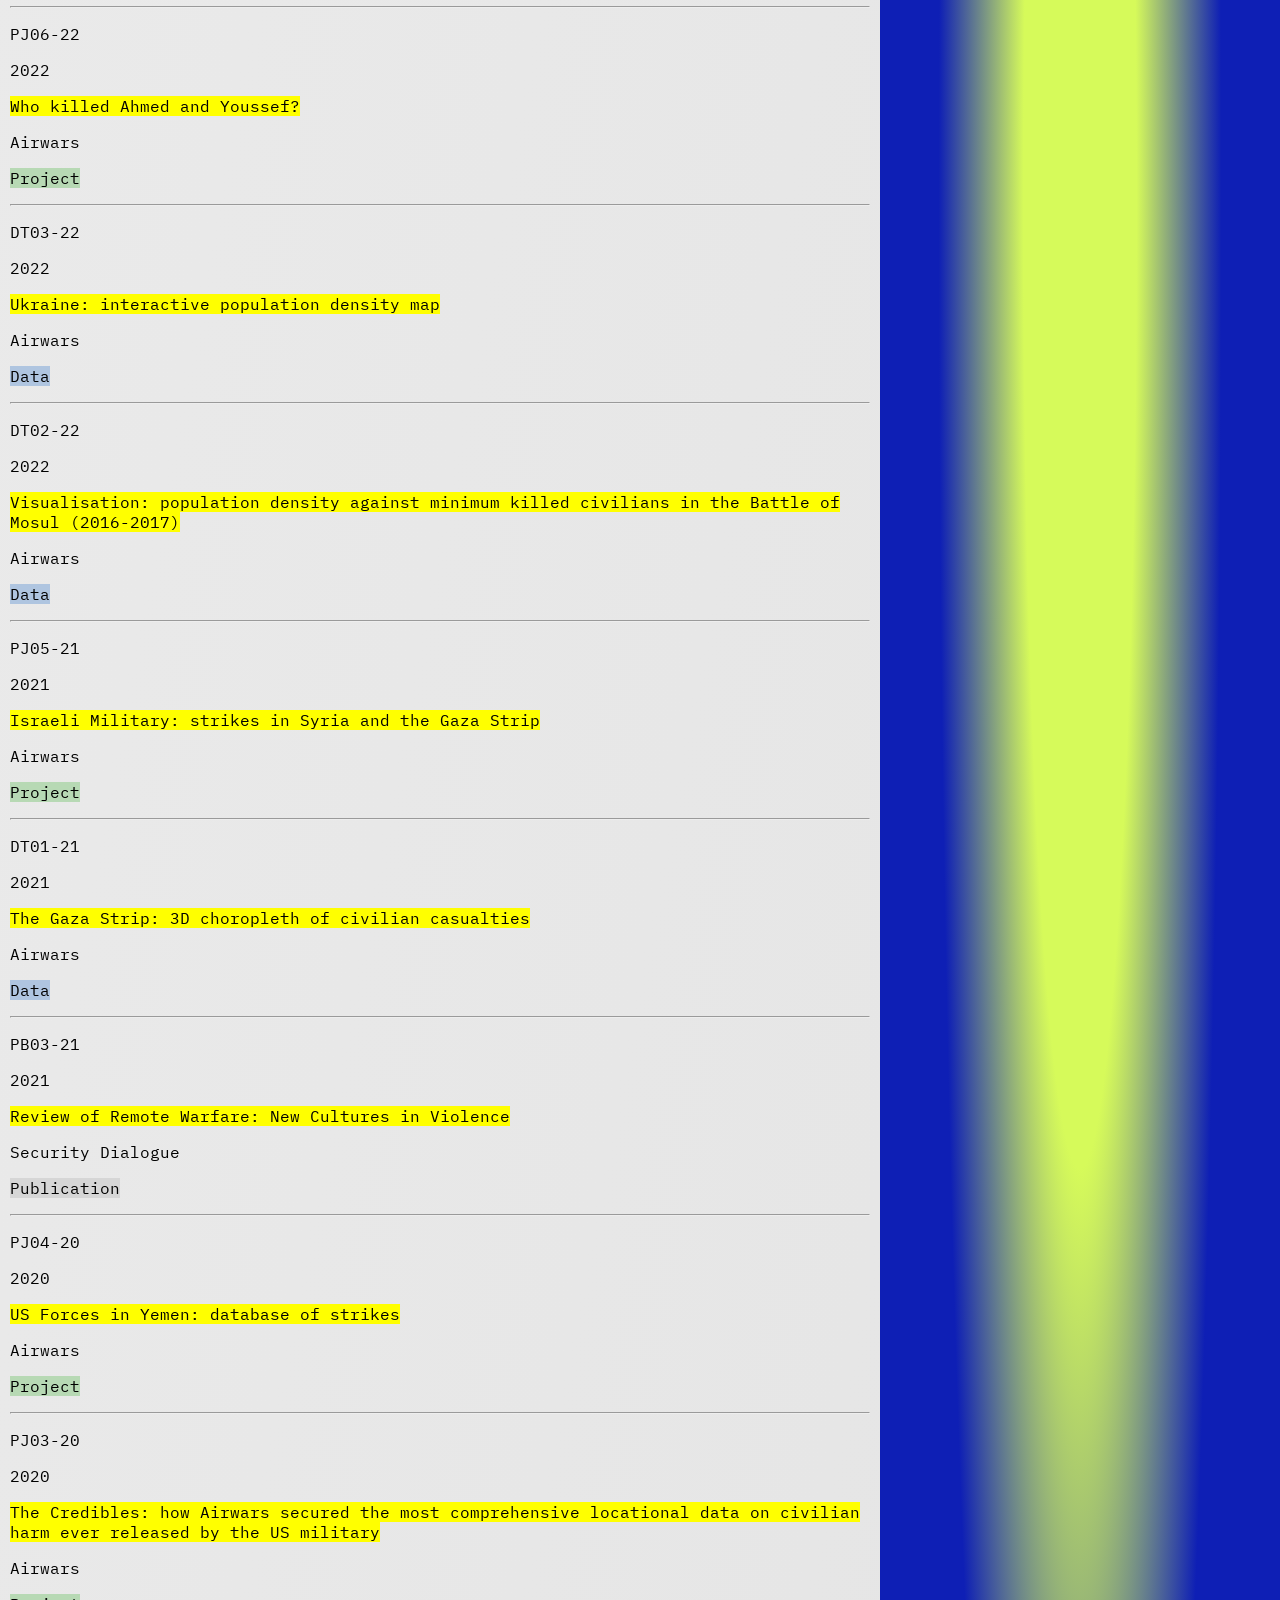
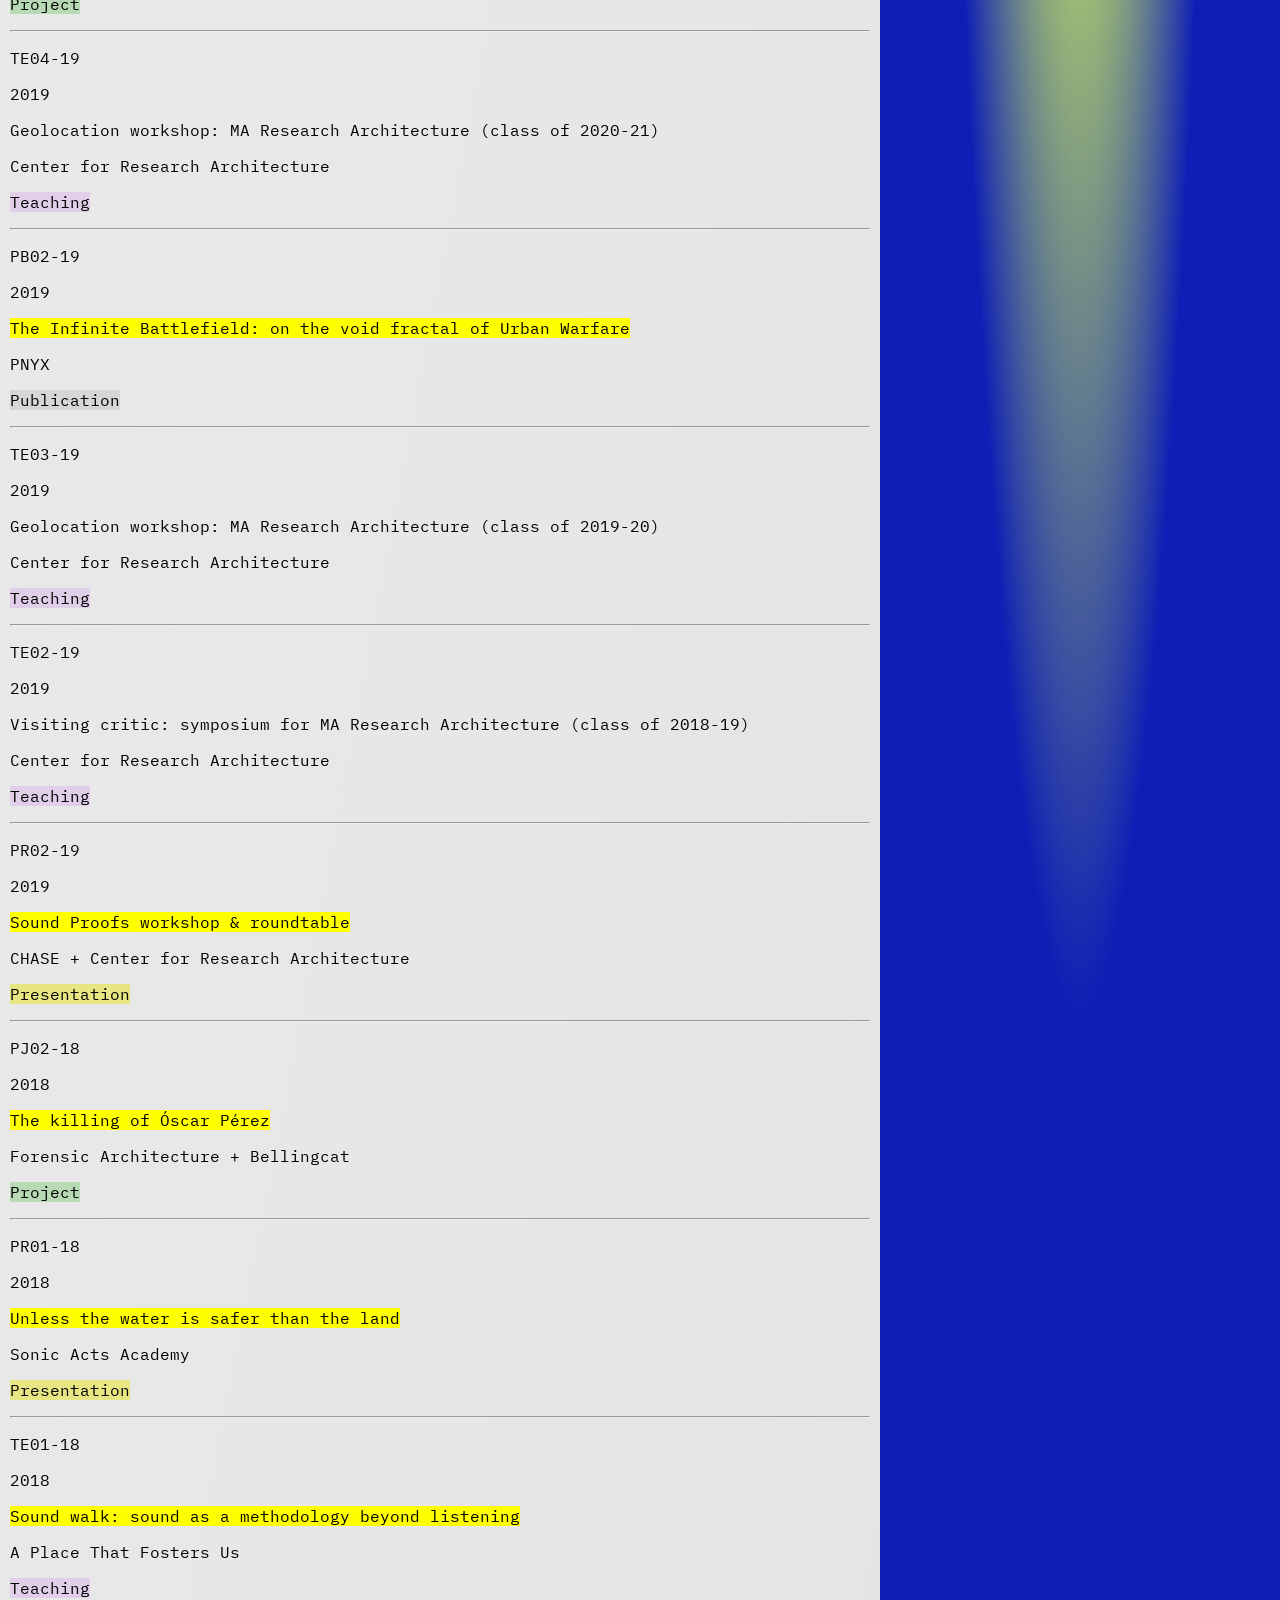
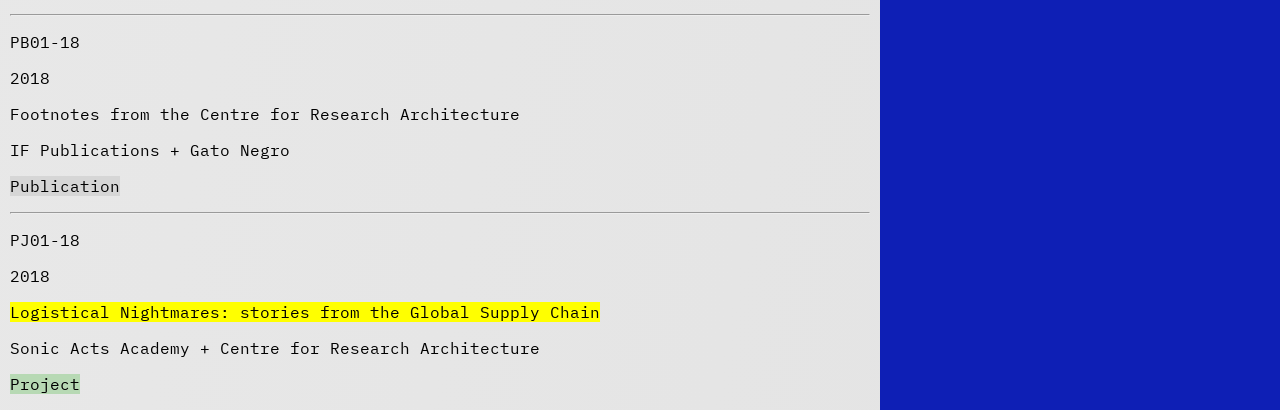
==== commit 1506a3c0: "new xp, script for filtering project xp type, typos, bio edit" ====
--- a/index.html
+++ b/index.html
@@ -10,12 +10,41 @@
         href="https://fonts.googleapis.com/css2?family=IBM+Plex+Mono:ital,wght@0,100;0,200;0,300;0,400;0,500;0,600;0,700;1,100;1,200;1,300;1,400;1,500;1,600;1,700&display=swap"
         rel="stylesheet">
     <link rel="stylesheet" href="styles.css">
+    <script src="script.js"></script>
     <title>clivevella.xyz</title>
 </head>
 
 <body>
     <div id="xp_table">
-        <div id="xp_line">
+<div class="xp_line">
+
+            <div class="code">
+                <a href="https://liminal-lab.org/work/emptying_the_sea"
+                    target="_blank" rel="noreferrer noopener">
+                    <p><mark>AU06-25</mark></p>
+                </a>
+            </div>
+            <div class="year">
+                <p>2025</p>
+            </div>
+            <div class="name">
+                <a href="https://liminal-lab.org/work/emptying_the_sea"
+                    target="_blank" rel="noreferrer noopener">
+                    <p><mark>Emptying the Sea</mark></p>
+                </a>
+            </div>
+            <div class="org">
+
+                <p>Liminal Lab</p>
+            </div>
+            <div class="category audio">
+                <p><mark>Audio</mark></p>
+            </div>
+
+        </div>
+        <hr>
+
+        <div class="xp_line">
             <div class="code">
                 <a href="https://library.witness.org/product/community-based-approaches-to-verification/"
                     target="_blank" rel="noreferrer noopener">
@@ -26,17 +55,22 @@
                 <p>2025</p>
             </div>
             <div class="name">
-                <p>Community-based Approaches to Verification</p>
-            </div>
-            <div class="org">
+                <a href="https://library.witness.org/product/community-based-approaches-to-verification/"
+                    target="_blank" rel="noreferrer noopener">
+                    <p><mark>Community-based Approaches to Verification</mark></p>
+                </a>
+            </div>
+            <div class="org">
+
                 <p>WITNESS</p>
             </div>
             <div class="category publication">
                 <p><mark>Publication</mark></p>
             </div>
-        </div>
-        <hr>
-        <div id="xp_line">
+
+        </div>
+        <hr>
+        <div class="xp_line">
             <div class="code">
                 <a href="https://airwars.org/news/new-airwars-and-white-helmets-project-launched/" target="_blank"
                     rel="noreferrer noopener">
@@ -47,7 +81,10 @@
                 <p>2024</p>
             </div>
             <div class="name">
-                <p>Map of Syrian Regime Strikes in areas affected by the earthquake</p>
+                <a href="https://airwars.org/news/new-airwars-and-white-helmets-project-launched/" target="_blank"
+                    rel="noreferrer noopener">
+                    <p><mark>Map of Syrian Regime Strikes in areas affected by the earthquake</mark></p>
+                </a>
             </div>
             <div class="org">
                 <p>Airwars + White Helmets</p>
@@ -57,7 +94,7 @@
             </div>
         </div>
         <hr>
-        <div id="xp_line">
+        <div class="xp_line">
             <div class="code">
                 <a href="https://www.youtube.com/watch?v=esvn44GEoAk" target="_blank" rel="noreferrer noopener">
                     <p><mark>PJ09-24</mark></p>
@@ -67,7 +104,9 @@
                 <p>2024</p>
             </div>
             <div class="name">
-                <p>The Killings They Tweeted</p>
+                <a href="https://www.youtube.com/watch?v=esvn44GEoAk" target="_blank" rel="noreferrer noopener">
+                    <p><mark>The Killings They Tweeted</mark></p>
+                </a>
             </div>
             <div class="org">
                 <p>Airwars</p>
@@ -77,7 +116,7 @@
             </div>
         </div>
         <hr>
-        <div id="xp_line">
+        <div class="xp_line">
             <div class="code">
                 <a href="https://gaza-civilians.airwars.org/" target="_blank" rel="noreferrer noopener">
                     <p><mark>PJ08-24</mark></p>
@@ -87,7 +126,9 @@
                 <p>2024</p>
             </div>
             <div class="name">
-                <p>One Name, Two Lists</p>
+                <a href="https://gaza-civilians.airwars.org/" target="_blank" rel="noreferrer noopener">
+                    <p><mark>One Name, Two Lists</mark></p>
+                </a>
             </div>
             <div class="org">
                 <p>Airwars</p>
@@ -97,11 +138,11 @@
             </div>
         </div>
         <hr>
-        <div id="xp_line">
-            <div class="code">
-                <!-- <a href="https://airwars.org/news/new-airwars-and-white-helmets-project-launched/"> -->
+        <div class="xp_line">
+            <div class="code">
+
                 <p>PB04-24</p>
-                <!-- </a> -->
+
             </div>
             <div class="year">
                 <p>2024</p>
@@ -117,7 +158,7 @@
             </div>
         </div>
         <hr>
-        <div id="xp_line">
+        <div class="xp_line">
             <div class="code">
                 <a href="https://liminal-lab.org/work/from-sea-to-sky" target="_blank" rel="noreferrer noopener">
                     <p><mark>AU05-24</mark></p>
@@ -127,7 +168,9 @@
                 <p>2024</p>
             </div>
             <div class="name">
-                <p>From Sea to Sky</p>
+                <a href="https://liminal-lab.org/work/from-sea-to-sky" target="_blank" rel="noreferrer noopener">
+                    <p><mark>From Sea to Sky</mark></p>
+                </a>
             </div>
             <div class="org">
                 <p>Liminal Lab + Forensic Oceanography</p>
@@ -137,11 +180,9 @@
             </div>
         </div>
         <hr>
-        <div id="xp_line">
-            <div class="code">
-                <!-- <a href="https://library.witness.org/product/community-based-approaches-to-verification/"target="_blank" rel="noreferrer noopener" > -->
+        <div class="xp_line">
+            <div class="code">
                 <p>PR03-24</p>
-                <!-- </a> -->
             </div>
             <div class="year">
                 <p>2024</p>
@@ -157,7 +198,7 @@
             </div>
         </div>
         <hr>
-        <div id="xp_line">
+        <div class="xp_line">
             <div class="code">
                 <a href="https://liminal-lab.org/work/asymmetric-visions" target="_blank" rel="noreferrer noopener">
                     <p><mark>AU04-24</mark></p>
@@ -167,7 +208,10 @@
                 <p>2024</p>
             </div>
             <div class="name">
-                <p>Asymmetric Visions: aerial surveillance and border control in the Central Mediterranean</p>
+                <a href="https://liminal-lab.org/work/asymmetric-visions" target="_blank" rel="noreferrer noopener">
+                    <p><mark>Asymmetric Visions: aerial surveillance and border control in the Central
+                            Mediterranean</mark></p>
+                </a>
             </div>
             <div class="org">
                 <p>Liminal Lab + Border Forensics</p>
@@ -177,7 +221,7 @@
             </div>
         </div>
         <hr>
-        <div id="xp_line">
+        <div class="xp_line">
             <div class="code">
                 <a href="https://osmp.airwars.org/" target="_blank" rel="noreferrer noopener">
                     <p><mark>DT05-23</mark></p>
@@ -187,7 +231,9 @@
                 <p>2023</p>
             </div>
             <div class="name">
-                <p>Open Source Munition Portal (OSMP)</p>
+                <a href="https://osmp.airwars.org/" target="_blank" rel="noreferrer noopener">
+                    <p><mark>Open Source Munition Portal (OSMP)</mark></p>
+                </a>
             </div>
             <div class="org">
                 <p>Airwars + ARES</p>
@@ -197,7 +243,7 @@
             </div>
         </div>
         <hr>
-        <div id="xp_line">
+        <div class="xp_line">
             <div class="code">
                 <a href="https://osmp.airwars.org/resources/" target="_blank" rel="noreferrer noopener">
                     <p><mark>AU03-23</mark></p>
@@ -207,7 +253,9 @@
                 <p>2023</p>
             </div>
             <div class="name">
-                <p>Open Source Munition Portal (OSMP): resources</p>
+                <a href="https://osmp.airwars.org/resources/" target="_blank" rel="noreferrer noopener">
+                    <p><mark>Open Source Munition Portal (OSMP): resources</mark></p>
+                </a>
             </div>
             <div class="org">
                 <p>Airwars + ARES</p>
@@ -217,7 +265,7 @@
             </div>
         </div>
         <hr>
-        <div id="xp_line">
+        <div class="xp_line">
             <div class="code">
                 <a href="https://airwars.org/news/battle-of-kharkiv-interactive-civilian-harm-database-launched/"
                     target="_blank" rel="noreferrer noopener">
@@ -228,7 +276,10 @@
                 <p>2023</p>
             </div>
             <div class="name">
-                <p>Battle of Kharkiv: interactive civilian harm database</p>
+                <a href="https://airwars.org/news/battle-of-kharkiv-interactive-civilian-harm-database-launched/"
+                    target="_blank" rel="noreferrer noopener">
+                    <p><mark>Battle of Kharkiv: interactive civilian harm database</mark></p>
+                </a>
             </div>
             <div class="org">
                 <p>Airwars</p>
@@ -238,9 +289,9 @@
             </div>
         </div>
         <hr>
-        <div id="xp_line">
-            <div class="code">
-                <a href="https://airwars.org/news/new-airwars-and-white-helmets-project-launched/" target="_blank"
+        <div class="xp_line">
+            <div class="code">
+                <a href="https://airwars.org/civilian-harm-in-the-battle-of-kharkiv/" target="_blank"
                     rel="noreferrer noopener">
                     <p><mark>DT04-23</mark></p>
                 </a>
@@ -248,18 +299,20 @@
             <div class="year">
                 <p>2023</p>
             </div>
-            <div class="name">
-                <p>Battle of Kharkiv: heatmap of strikes</p>
-            </div>
-            <div class="org">
-                <p>Airwars + White Helmets</p>
+            <div class="name"><a href="https://airwars.org/civilian-harm-in-the-battle-of-kharkiv/" target="_blank"
+                    rel="noreferrer noopener">
+                    <p><mark>Battle of Kharkiv: heatmap of strikes</mark></p>
+                </a>
+            </div>
+            <div class="org">
+                <p>Airwars</p>
             </div>
             <div class="category data">
                 <p><mark>Data</mark></p>
             </div>
         </div>
         <hr>
-        <div id="xp_line">
+        <div class="xp_line">
             <div class="code">
                 <a href="https://www.borderforensics.org/investigations/blessing/" target="_blank"
                     rel="noreferrer noopener">
@@ -269,8 +322,11 @@
             <div class="year">
                 <p>2022</p>
             </div>
-            <div class="name">
-                <p>The Death of Blessing Matthews: a counter-investigation on violence at the alpine frontier</p>
+            <div class="name"><a href="https://www.borderforensics.org/investigations/blessing/" target="_blank"
+                    rel="noreferrer noopener">
+                    <p><mark>The Death of Blessing Matthews: a counter-investigation on violence at the alpine
+                            frontier</mark></p>
+                </a>
             </div>
             <div class="org">
                 <p>Airwars</p>
@@ -280,7 +336,7 @@
             </div>
         </div>
         <hr>
-        <div id="xp_line">
+        <div class="xp_line">
             <div class="code">
                 <a href="https://www.disruptionlab.org/the-kill-cloud" target="_blank" rel="noreferrer noopener">
                     <p><mark>TE04-22</mark></p>
@@ -290,7 +346,9 @@
                 <p>2022</p>
             </div>
             <div class="name">
-                <p>Collateral Damage: monitoring civilian harm through geolocation</p>
+                <a href="https://www.disruptionlab.org/the-kill-cloud" target="_blank" rel="noreferrer noopener">
+                    <p><mark>Collateral Damage: monitoring civilian harm through geolocation</mark></p>
+                </a>
             </div>
             <div class="org">
                 <p>Disruption Lab</p>
@@ -300,7 +358,7 @@
             </div>
         </div>
         <hr>
-        <div id="xp_line">
+        <div class="xp_line">
             <div class="code">
                 <a href="https://airwars.org/investigations/anatomy-of-a-russian-cluster-munition-strike-explainer/"
                     target="_blank" rel="noreferrer noopener">
@@ -311,7 +369,10 @@
                 <p>2022</p>
             </div>
             <div class="name">
-                <p>Anatomy of a Russian cluster munition strike</p>
+                <a href="https://airwars.org/investigations/anatomy-of-a-russian-cluster-munition-strike-explainer/"
+                    target="_blank" rel="noreferrer noopener">
+                    <p><mark>Anatomy of a Russian cluster munition strike</mark></p>
+                </a>
             </div>
             <div class="org">
                 <p>Airwars</p>
@@ -321,7 +382,7 @@
             </div>
         </div>
         <hr>
-        <div id="xp_line">
+        <div class="xp_line">
             <div class="code">
                 <a href="https://airwars.org/investigations/who-killed-ahmed-and-youssef/" target="_blank"
                     rel="noreferrer noopener">
@@ -332,7 +393,11 @@
                 <p>2022</p>
             </div>
             <div class="name">
-                <p>Who killed Ahmed and Youssef?</p>
+                <a href="https://airwars.org/investigations/who-killed-ahmed-and-youssef/" target="_blank"
+                    rel="noreferrer noopener">
+                    <p><mark>Who killed Ahmed and Youssef?</mark></p>
+                </a>
+
             </div>
             <div class="org">
                 <p>Airwars</p>
@@ -342,9 +407,9 @@
             </div>
         </div>
         <hr>
-        <div id="xp_line">
-            <div class="code">
-                <a href="https://airwars.org/wp-content/themes/airwars-new/projects/ukraine-map/" target="_blank"
+        <div class="xp_line">
+            <div class="code">
+                <a href="https://airwars.org/ukraine-population-density-mapping/" target="_blank"
                     rel="noreferrer noopener">
                     <p><mark>DT03-22</mark></p>
                 </a>
@@ -353,7 +418,10 @@
                 <p>2022</p>
             </div>
             <div class="name">
-                <p>Ukraine: interactive population density map</p>
+                <a href="https://airwars.org/ukraine-population-density-mapping/" target="_blank"
+                    rel="noreferrer noopener">
+                    <p><mark>Ukraine: interactive population density map</mark></p>
+                </a>
             </div>
             <div class="org">
                 <p>Airwars</p>
@@ -363,7 +431,7 @@
             </div>
         </div>
         <hr>
-        <div id="xp_line">
+        <div class="xp_line">
             <div class="code">
                 <a href="https://airwars.org/mapping-urban-warfare/" target="_blank" rel="noreferrer noopener">
                     <p><mark>DT02-22</mark></p>
@@ -373,8 +441,11 @@
                 <p>2022</p>
             </div>
             <div class="name">
-                <p>Visualisation: population density against minimum killed civilians in the Battle of Mosul (2016-2017)
-                </p>
+                <a href="https://airwars.org/mapping-urban-warfare/" target="_blank" rel="noreferrer noopener">
+                    <p><mark>Visualisation: population density against minimum killed civilians in the Battle of Mosul
+                            (2016-2017)</mark>
+                    </p>
+                </a>
             </div>
             <div class="org">
                 <p>Airwars</p>
@@ -384,7 +455,7 @@
             </div>
         </div>
         <hr>
-        <div id="xp_line">
+        <div class="xp_line">
             <div class="code">
                 <a href="https://airwars.org/conflict/israeli-military-in-syria-the-gaza-strip/" target="_blank"
                     rel="noreferrer noopener">
@@ -395,7 +466,10 @@
                 <p>2021</p>
             </div>
             <div class="name">
-                <p>Israeli Military: strikes in Syria and the Gaza Strip</p>
+                <a href="https://airwars.org/conflict/israeli-military-in-syria-the-gaza-strip/" target="_blank"
+                    rel="noreferrer noopener">
+                    <p><mark>Israeli Military: strikes in Syria and the Gaza Strip</mark></p>
+                </a>
             </div>
             <div class="org">
                 <p>Airwars</p>
@@ -405,9 +479,9 @@
             </div>
         </div>
         <hr>
-        <div id="xp_line">
-            <div class="code">
-                <a href="https://airwars.org/research/civilian-casualties-in-gaza-may-10th-20th-2021/" target="_blank"
+        <div class="xp_line">
+            <div class="code">
+                <a href="https://airwars.org/investigation/civilian-casualties-in-gaza-may-10th-20th-2021/" target="_blank"
                     rel="noreferrer noopener">
                     <p><mark>DT01-21</mark></p>
                 </a>
@@ -416,7 +490,10 @@
                 <p>2021</p>
             </div>
             <div class="name">
-                <p>The Gaza Strip: 3D choropleth of civilian casualties</p>
+                <a href="https://airwars.org/investigation/civilian-casualties-in-gaza-may-10th-20th-2021/" target="_blank"
+                    rel="noreferrer noopener">
+                    <p><mark>The Gaza Strip: 3D choropleth of civilian casualties</mark></p>
+                </a>
             </div>
             <div class="org">
                 <p>Airwars</p>
@@ -426,7 +503,7 @@
             </div>
         </div>
         <hr>
-        <div id="xp_line">
+        <div class="xp_line">
             <div class="code">
                 <a href="https://blogs.prio.org/SecurityDialogue/2021/02/book-review-remote-warfare-new-cultures-of-violence-for-security-dialogue-journal/"
                     target="_blank" rel="noreferrer noopener">
@@ -437,7 +514,10 @@
                 <p>2021</p>
             </div>
             <div class="name">
-                <p>Review of Remote Warfare: New Cultures in Violence</p>
+                <a href="https://blogs.prio.org/SecurityDialogue/2021/02/book-review-remote-warfare-new-cultures-of-violence-for-security-dialogue-journal/"
+                    target="_blank" rel="noreferrer noopener">
+                    <p><mark>Review of Remote Warfare: New Cultures in Violence</mark></p>
+                </a>
             </div>
             <div class="org">
                 <p>Security Dialogue</p>
@@ -447,7 +527,7 @@
             </div>
         </div>
         <hr>
-        <div id="xp_line">
+        <div class="xp_line">
             <div class="code">
                 <a href="https://airwars.org/conflict/us-forces-in-yemen/" target="_blank" rel="noreferrer noopener">
                     <p><mark>PJ04-20</mark></p>
@@ -457,7 +537,9 @@
                 <p>2020</p>
             </div>
             <div class="name">
-                <p>US Forces in Yemen: database of strikes</p>
+                <a href="https://airwars.org/conflict/us-forces-in-yemen/" target="_blank" rel="noreferrer noopener">
+                    <p><mark>US Forces in Yemen: database of strikes</mark></p>
+                </a>
             </div>
             <div class="org">
                 <p>Airwars</p>
@@ -467,7 +549,7 @@
             </div>
         </div>
         <hr>
-        <div id="xp_line">
+        <div class="xp_line">
             <div class="code">
                 <a href="https://airwars.org/research/the-credibles-new/" target="_blank" rel="noreferrer noopener">
                     <p><mark>PJ03-20</mark></p>
@@ -477,22 +559,22 @@
                 <p>2020</p>
             </div>
             <div class="name">
-                <p>The Credibles: how Airwars secured the most comprehensive locational data on civilian harm ever
-                    released by the US military</p>
-            </div>
-            <div class="org">
-                <p>Airwars + White Helmets</p>
+                <a href="https://airwars.org/research/the-credibles-new/" target="_blank" rel="noreferrer noopener">
+                    <p><mark>The Credibles: how Airwars secured the most comprehensive locational data on civilian harm
+                            ever released by the US military</mark></p>
+                </a>
+            </div>
+            <div class="org">
+                <p>Airwars</p>
             </div>
             <div class="category project">
                 <p><mark>Project</mark></p>
             </div>
         </div>
         <hr>
-        <div id="xp_line">
-            <div class="code">
-                <!-- <a href="https://airwars.org/news/new-airwars-and-white-helmets-project-launched/" target="_blank" rel="noreferrer noopener"> -->
+        <div class="xp_line">
+            <div class="code">
                 <p>TE04-19</p>
-                <!-- </a> -->
             </div>
             <div class="year">
                 <p>2019</p>
@@ -508,7 +590,7 @@
             </div>
         </div>
         <hr>
-        <div id="xp_line">
+        <div class="xp_line">
             <div class="code">
                 <a href="http://pnyx.aaschool.ac.uk/issue-67/" target="_blank" rel="noreferrer noopener">
                     <p><mark>PB02-19</mark></p>
@@ -518,7 +600,9 @@
                 <p>2019</p>
             </div>
             <div class="name">
-                <p>The Infinite Battlefield: on the void fractal of Urban Warfare</p>
+                <a href="http://pnyx.aaschool.ac.uk/issue-67/" target="_blank" rel="noreferrer noopener">
+                    <p><mark>The Infinite Battlefield: on the void fractal of Urban Warfare</mark></p>
+                </a>
             </div>
             <div class="org">
                 <p>PNYX</p>
@@ -528,11 +612,9 @@
             </div>
         </div>
         <hr>
-        <div id="xp_line">
-            <div class="code">
-                <!-- <a href="https://airwars.org/news/new-airwars-and-white-helmets-project-launched/" target="_blank" rel="noreferrer noopener"> -->
+        <div class="xp_line">
+            <div class="code">
                 <p>TE03-19</p>
-                <!-- </a> -->
             </div>
             <div class="year">
                 <p>2019</p>
@@ -548,11 +630,9 @@
             </div>
         </div>
         <hr>
-        <div id="xp_line">
-            <div class="code">
-                <!-- <a href="https://airwars.org/news/new-airwars-and-white-helmets-project-launched/" target="_blank" rel="noreferrer noopener"> -->
+        <div class="xp_line">
+            <div class="code">
                 <p>TE02-19</p>
-                <!-- </a> -->
             </div>
             <div class="year">
                 <p>2019</p>
@@ -568,7 +648,7 @@
             </div>
         </div>
         <hr>
-        <div id="xp_line">
+        <div class="xp_line">
             <div class="code">
                 <a href="https://research-architecture.org/Sound-Proofs-Workshop" target="_blank"
                     rel="noreferrer noopener">
@@ -579,7 +659,10 @@
                 <p>2019</p>
             </div>
             <div class="name">
-                <p>Sound Proofs workshop & roundtable</p>
+                <a href="https://research-architecture.org/Sound-Proofs-Workshop" target="_blank"
+                    rel="noreferrer noopener">
+                    <p><mark>Sound Proofs workshop & roundtable</mark></p>
+                </a>
             </div>
             <div class="org">
                 <p>CHASE + Center for Research Architecture</p>
@@ -589,7 +672,7 @@
             </div>
         </div>
         <hr>
-        <div id="xp_line">
+        <div class="xp_line">
             <div class="code">
                 <a href="https://forensic-architecture.org/investigation/the-killing-of-oscar-perez" target="_blank"
                     rel="noreferrer noopener">
@@ -600,7 +683,10 @@
                 <p>2018</p>
             </div>
             <div class="name">
-                <p>The killing of Óscar Pérez</p>
+                <a href="https://forensic-architecture.org/investigation/the-killing-of-oscar-perez" target="_blank"
+                    rel="noreferrer noopener">
+                    <p><mark>The killing of Óscar Pérez</mark></p>
+                </a>
             </div>
             <div class="org">
                 <p>Forensic Architecture + Bellingcat</p>
@@ -610,7 +696,7 @@
             </div>
         </div>
         <hr>
-        <div id="xp_line">
+        <div class="xp_line">
             <div class="code">
                 <a href="https://vimeo.com/259213751" target="_blank" rel="noreferrer noopener">
                     <p><mark>PR01-18</mark></p>
@@ -619,8 +705,8 @@
             <div class="year">
                 <p>2018</p>
             </div>
-            <div class="name">
-                <p>Unless the water is safer than the land</p>
+            <div class="name"><a href="https://vimeo.com/259213751" target="_blank" rel="noreferrer noopener">
+                <p><mark>Unless the water is safer than the land</mark></p></a>
             </div>
             <div class="org">
                 <p>Sonic Acts Academy</p>
@@ -630,7 +716,7 @@
             </div>
         </div>
         <hr>
-        <div id="xp_line">
+        <div class="xp_line">
             <div class="code">
                 <a href="https://www.gold.ac.uk/calendar/?id=12044" target="_blank" rel="noreferrer noopener">
                     <p><mark>TE01-18</mark></p>
@@ -640,7 +726,8 @@
                 <p>2018</p>
             </div>
             <div class="name">
-                <p>Sound walk: sound as a methodology beyond listening</p>
+                <a href="https://www.gold.ac.uk/calendar/?id=12044" target="_blank" rel="noreferrer noopener">
+                <p><mark>Sound walk: sound as a methodology beyond listening</mark></p></a>
             </div>
             <div class="org">
                 <p>A Place That Fosters Us</p>
@@ -650,11 +737,9 @@
             </div>
         </div>
         <hr>
-        <div id="xp_line">
-            <div class="code">
-                <!-- <a href="https://www.gold.ac.uk/calendar/?id=12044" target="_blank" rel="noreferrer noopener"> -->
+        <div class="xp_line">
+            <div class="code">
                 <p>PB01-18</p>
-                <!-- </a> -->
             </div>
             <div class="year">
                 <p>2018</p>
@@ -670,7 +755,7 @@
             </div>
         </div>
         <hr>
-        <div id="xp_line">
+        <div class="xp_line">
             <div class="code">
                 <a href="https://research-architecture.org/Logistical-Nightmares" target="_blank"
                     rel="noreferrer noopener">
@@ -681,16 +766,21 @@
                 <p>2018</p>
             </div>
             <div class="name">
-                <p>Logistical Nightmares: stories from the Global Supply Chain</p>
+                <a href="https://research-architecture.org/Logistical-Nightmares" target="_blank"
+                    rel="noreferrer noopener">
+                <p><mark>Logistical Nightmares: stories from the Global Supply Chain</mark></p></a>
             </div>
             <div class="org">
                 <p>Sonic Acts Academy + Centre for Research Architecture</p>
             </div>
-            <div class="category publication">
-                <p><mark>Publication</mark></p>
+            <div class="category project">
+                <p><mark>Project</mark></p>
             </div>
         </div>
     </div>
+
+
+
     <div id="info_table">
         <h1>Info ▼</h1>
         <p>Clive Vella is an OSINT practitioner and educator with a background in sound and music.</p>
@@ -750,4 +840,4 @@
     </div>
 </body>
 
-</html>
+</html>
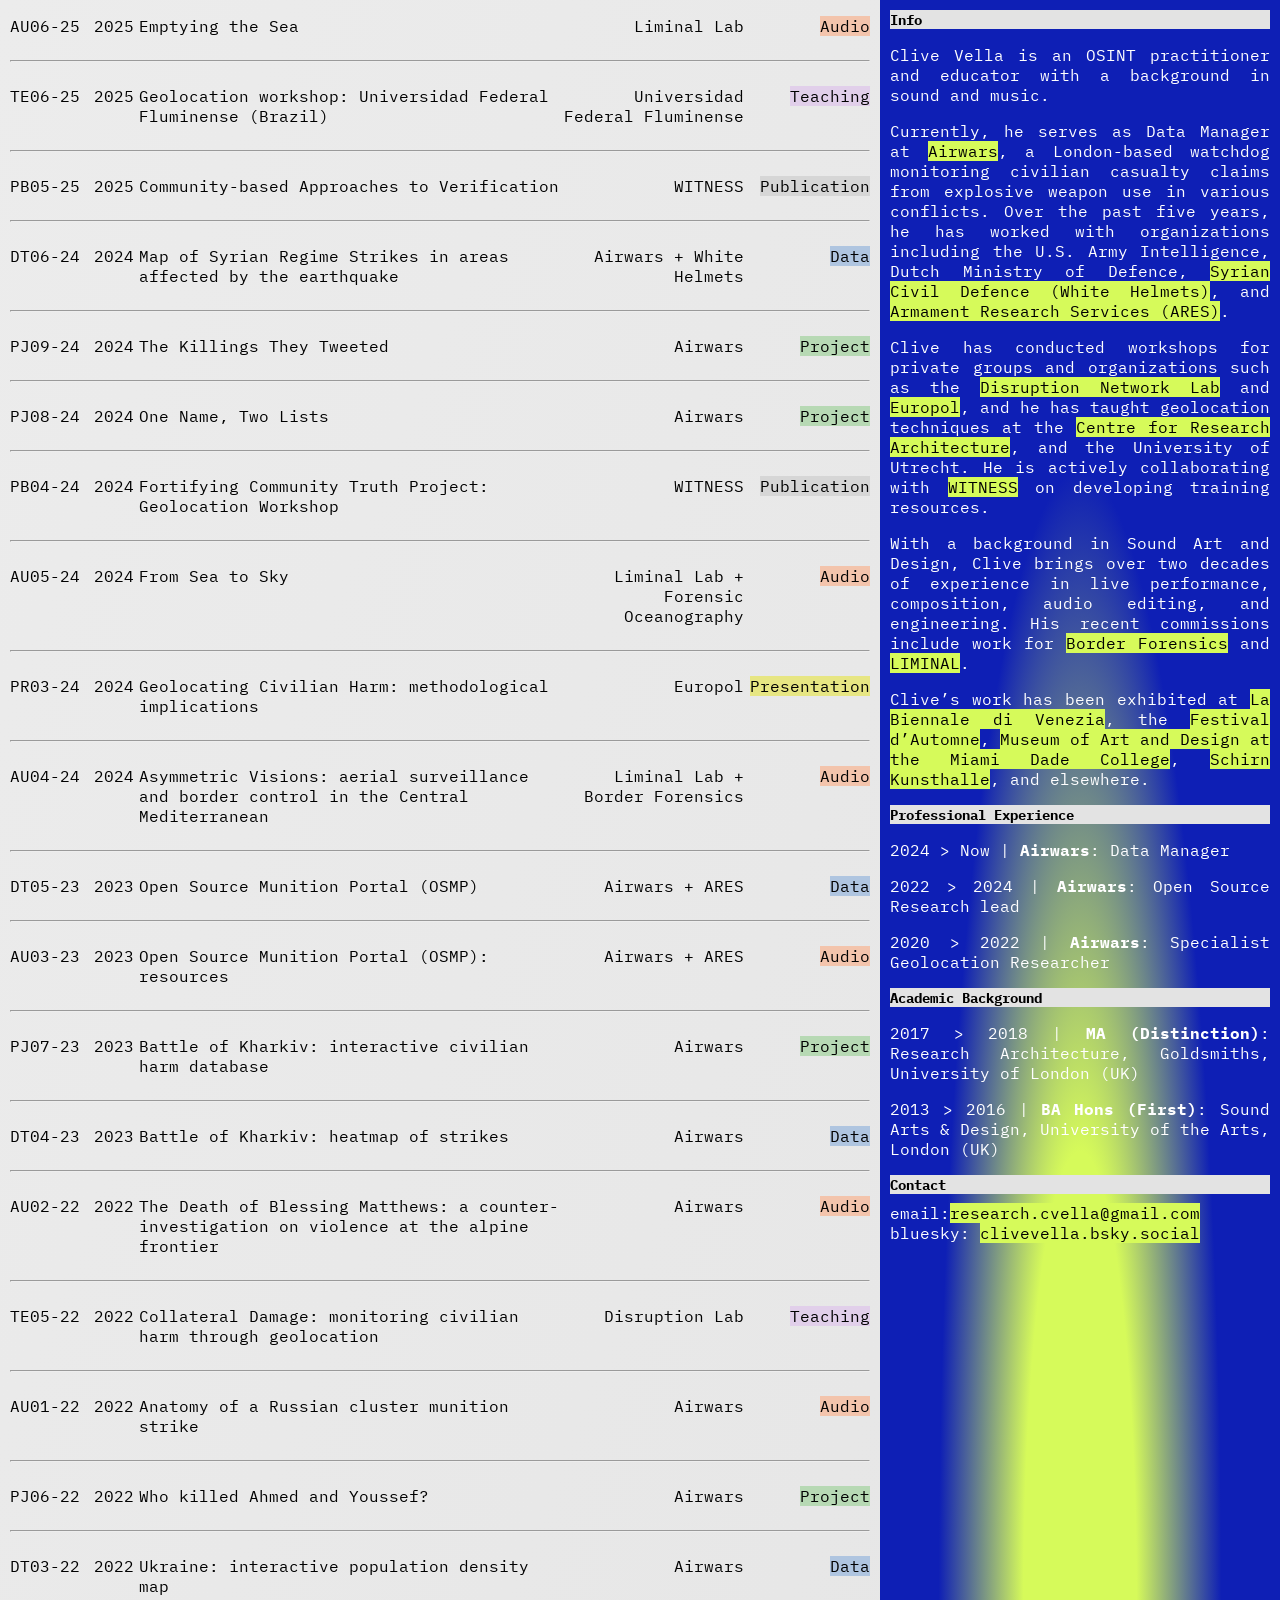
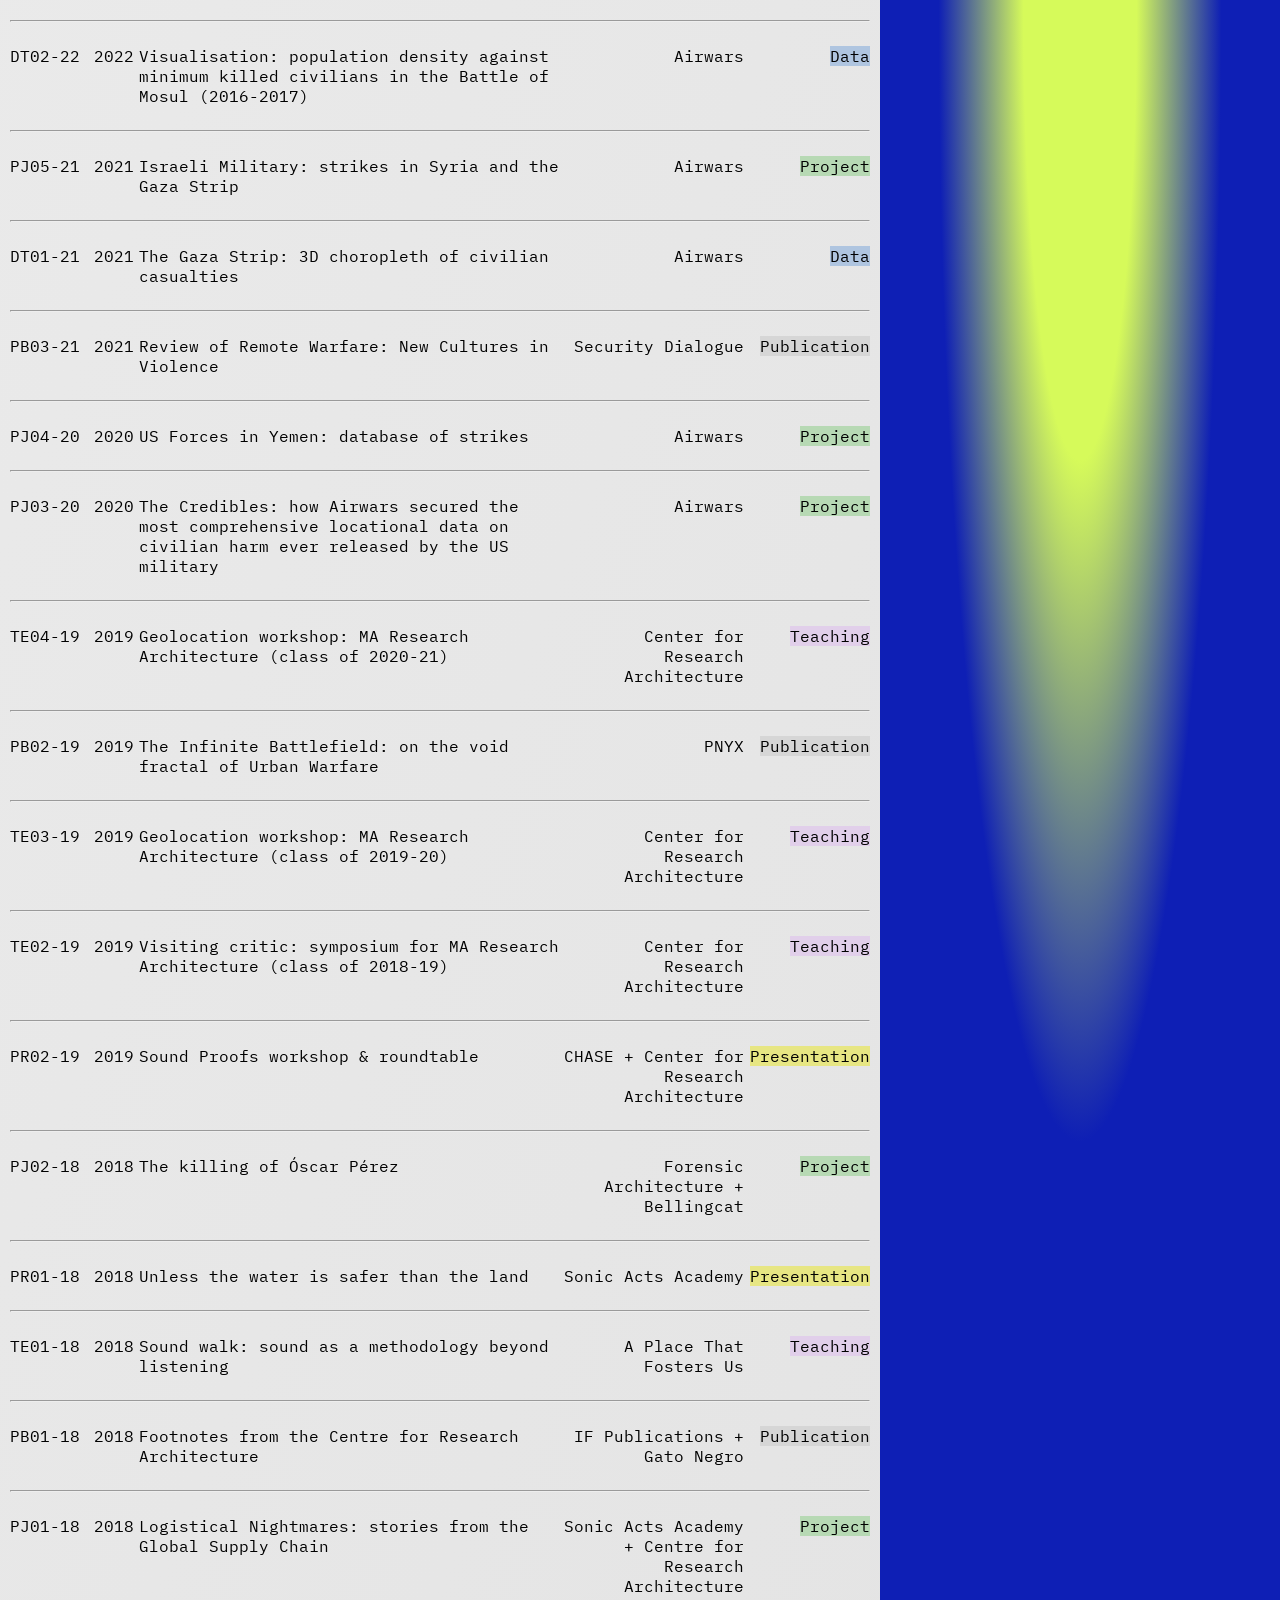
==== commit 8bbaade5: "added more xp, adjusted some html" ====
--- a/index.html
+++ b/index.html
@@ -16,11 +16,10 @@
 
 <body>
     <div id="xp_table">
-<div class="xp_line">
-
-            <div class="code">
-                <a href="https://liminal-lab.org/work/emptying_the_sea"
-                    target="_blank" rel="noreferrer noopener">
+        <div class="xp_line">
+
+            <div class="code">
+                <a href="https://liminal-lab.org/work/emptying_the_sea" target="_blank" rel="noreferrer noopener">
                     <p><mark>AU06-25</mark></p>
                 </a>
             </div>
@@ -28,8 +27,7 @@
                 <p>2025</p>
             </div>
             <div class="name">
-                <a href="https://liminal-lab.org/work/emptying_the_sea"
-                    target="_blank" rel="noreferrer noopener">
+                <a href="https://liminal-lab.org/work/emptying_the_sea" target="_blank" rel="noreferrer noopener">
                     <p><mark>Emptying the Sea</mark></p>
                 </a>
             </div>
@@ -39,6 +37,30 @@
             </div>
             <div class="category audio">
                 <p><mark>Audio</mark></p>
+            </div>
+
+        </div>
+        <hr>
+        <div class="xp_line">
+
+            <div class="code">
+
+                <p>TE06-25</p>
+            </div>
+            <div class="year">
+                <p>2025</p>
+            </div>
+            <div class="name">
+
+                <p>Geolocation workshop: Universidad Federal Fluminense (Brazil)</p>
+
+            </div>
+            <div class="org">
+
+                <p>Universidad Federal Fluminense</p>
+            </div>
+            <div class="category teaching">
+                <p><mark>Teaching</mark></p>
             </div>
 
         </div>
@@ -339,7 +361,7 @@
         <div class="xp_line">
             <div class="code">
                 <a href="https://www.disruptionlab.org/the-kill-cloud" target="_blank" rel="noreferrer noopener">
-                    <p><mark>TE04-22</mark></p>
+                    <p><mark>TE05-22</mark></p>
                 </a>
             </div>
             <div class="year">
@@ -481,8 +503,8 @@
         <hr>
         <div class="xp_line">
             <div class="code">
-                <a href="https://airwars.org/investigation/civilian-casualties-in-gaza-may-10th-20th-2021/" target="_blank"
-                    rel="noreferrer noopener">
+                <a href="https://airwars.org/investigation/civilian-casualties-in-gaza-may-10th-20th-2021/"
+                    target="_blank" rel="noreferrer noopener">
                     <p><mark>DT01-21</mark></p>
                 </a>
             </div>
@@ -490,8 +512,8 @@
                 <p>2021</p>
             </div>
             <div class="name">
-                <a href="https://airwars.org/investigation/civilian-casualties-in-gaza-may-10th-20th-2021/" target="_blank"
-                    rel="noreferrer noopener">
+                <a href="https://airwars.org/investigation/civilian-casualties-in-gaza-may-10th-20th-2021/"
+                    target="_blank" rel="noreferrer noopener">
                     <p><mark>The Gaza Strip: 3D choropleth of civilian casualties</mark></p>
                 </a>
             </div>
@@ -706,7 +728,8 @@
                 <p>2018</p>
             </div>
             <div class="name"><a href="https://vimeo.com/259213751" target="_blank" rel="noreferrer noopener">
-                <p><mark>Unless the water is safer than the land</mark></p></a>
+                    <p><mark>Unless the water is safer than the land</mark></p>
+                </a>
             </div>
             <div class="org">
                 <p>Sonic Acts Academy</p>
@@ -727,7 +750,8 @@
             </div>
             <div class="name">
                 <a href="https://www.gold.ac.uk/calendar/?id=12044" target="_blank" rel="noreferrer noopener">
-                <p><mark>Sound walk: sound as a methodology beyond listening</mark></p></a>
+                    <p><mark>Sound walk: sound as a methodology beyond listening</mark></p>
+                </a>
             </div>
             <div class="org">
                 <p>A Place That Fosters Us</p>
@@ -768,7 +792,8 @@
             <div class="name">
                 <a href="https://research-architecture.org/Logistical-Nightmares" target="_blank"
                     rel="noreferrer noopener">
-                <p><mark>Logistical Nightmares: stories from the Global Supply Chain</mark></p></a>
+                    <p><mark>Logistical Nightmares: stories from the Global Supply Chain</mark></p>
+                </a>
             </div>
             <div class="org">
                 <p>Sonic Acts Academy + Centre for Research Architecture</p>
@@ -782,7 +807,7 @@
 
 
     <div id="info_table">
-        <h1>Info ▼</h1>
+        <h1>Info</h1>
         <p>Clive Vella is an OSINT practitioner and educator with a background in sound and music.</p>
 
         <p>Currently, he serves as Data Manager at <a href="https://airwars.org" target="_blank"
--- a/styles.css
+++ b/styles.css
@@ -44,11 +44,13 @@
     /* background-color: #d6fa5a50; */
 }
 
-.code mark {
+.code mark,
+.name mark {
     background-color: transparent;
 }
 
-.code mark:hover {
+.xp_line:hover .code mark,
+.xp_line:hover .name mark {
     background-color: #d6fa5a;
 }
 
@@ -76,7 +78,7 @@
     min-width: 850px;
 }
 
-#xp_table #xp_line {
+#xp_table .xp_line {
     display: flex;
     /* width: max-content; */
     /* justify-content: left; */
@@ -85,33 +87,33 @@
 
 /* CATEGORIES */
 
-#xp_table #xp_line .code {
+#xp_table .xp_line .code {
     width: 10%;
     min-width: 55px;
     /* background-color: wheat; */
 }
 
-#xp_table #xp_line .year {
+#xp_table .xp_line .year {
     text-align: left;
     width: 5%;
     min-width: 45px;
     /* background-color: tomato; */
 }
 
-#xp_table #xp_line .name {
+#xp_table .xp_line .name {
     text-align: left;
     width: 50%;
     /* background-color: blueviolet; */
 }
 
-#xp_table #xp_line .org {
+#xp_table .xp_line .org {
     text-align: right;
     width: 22%;
     min-width: 120px;
     /* background-color: aquamarine; */
 }
 
-#xp_table #xp_line .category {
+#xp_table .xp_line .category {
     width: 15%;
     min-width: 65px;
     text-align: end;
@@ -195,17 +197,17 @@
         margin: 0;
     }
 
-    #xp_line {
+    .xp_line {
         flex-direction: column;
         justify-content: space-between;
         /* align-items: flex-start; */
     }
 
-    #xp_line .code,
-    #xp_line .year,
-    #xp_line .name,
-    #xp_line .org,
-    #xp_line .category {
+    .xp_line .code,
+    .xp_line .year,
+    .xp_line .name,
+    .xp_line .org,
+    .xp_line .category {
         box-sizing: border-box;
         width: 100% !important;
         min-width: 0 !important;
